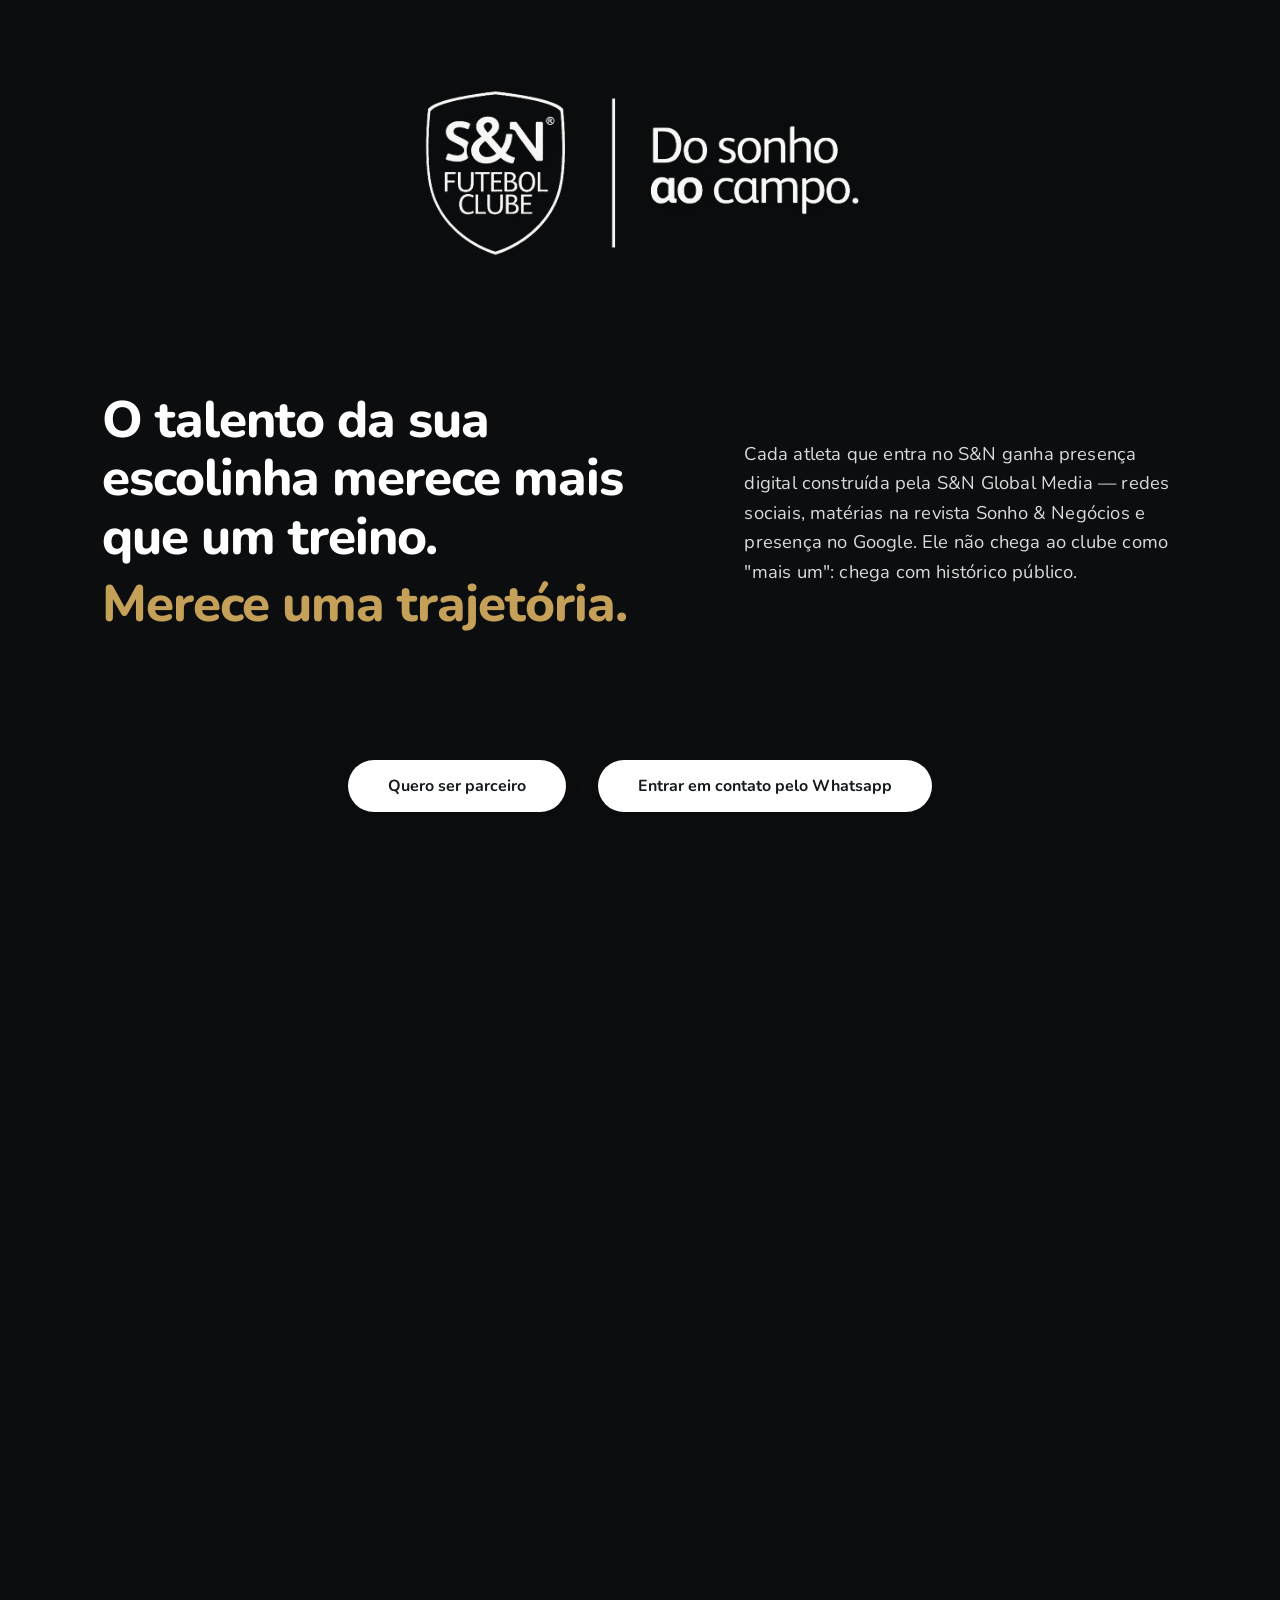
==== index.html @ b60a8ac7 "Update Section 3 SVGs with custom design icons and update escritorio.png image" ====
<!DOCTYPE html>
<html lang="pt-BR">
<head>
    <meta charset="UTF-8">
    <meta name="viewport" content="width=device-width, initial-scale=1.0">
    <title>S&N Futebol Clube - Do Sonho ao Campo</title>
    <meta name="description" content="O talento da sua escolinha merece mais que um treino. Merece uma trajetória. Conheça a presença digital do S&N Futebol Clube.">
    <!-- Google Fonts: Nunito (Light 300, Regular 400, Semi-Bold 600, Bold 700, Extra-Bold 800) -->
    <link rel="preconnect" href="https://fonts.googleapis.com">
    <link rel="preconnect" href="https://fonts.gstatic.com" crossorigin>
    <link href="https://fonts.googleapis.com/css2?family=Nunito:wght@300;400;600;700;800;900&display=swap" rel="stylesheet">
    <link rel="stylesheet" href="style.css">
</head>
<body>
    <section class="hero" id="hero-section">
        <video autoplay muted loop playsinline src="Soccer_match_in_heavy_rain_202608141253.mp4" class="hero-video">
            <source src="Soccer_match_in_heavy_rain_202608141253.mp4" type="video/mp4">
            Seu navegador não suporta vídeos em HTML5.
        </video>
        
        <!-- Overlay to ensure text readability -->
        <div class="hero-overlay"></div>

        <!-- Content Container -->
        <div class="hero-content">
            <!-- Header Section -->
            <header class="hero-header">
                <img src="logo.png" alt="S&N Futebol Clube - Do sonho ao campo" class="hero-logo-img" id="hero-logo-img">
            </header>

            <!-- Main Content Section -->
            <main class="hero-body">
                <div class="hero-grid">
                    <div class="hero-col-left">
                        <h1 class="hero-title">
                            O talento da sua escolinha merece mais que um treino. 
                            <span class="hero-title-highlight">Merece uma trajetória.</span>
                        </h1>
                    </div>
                    <div class="hero-col-right">
                        <p class="hero-description">
                            Cada atleta que entra no S&N ganha presença digital construída pela S&N Global Media — redes sociais, matérias na revista Sonho & Negócios e presença no Google. Ele não chega ao clube como "mais um": chega com histórico público.
                        </p>
                    </div>
                </div>
            </main>

            <!-- Footer Buttons Section -->
            <footer class="hero-footer">
                <div class="hero-actions">
                    <a href="#parceiro" class="btn btn-primary" id="btn-partner">Quero ser parceiro</a>
                    <a href="https://wa.me/5500000000000" target="_blank" rel="noopener noreferrer" class="btn btn-primary" id="btn-whatsapp">Entrar em contato pelo Whatsapp</a>
                </div>
            </footer>
        </div>
    </section>

    <!-- 'How It Works' Section -->
    <section class="how-it-works" id="how-it-works-section">
        <div class="how-it-works-content">
            <!-- Header -->
            <header class="section-header">
                <h2 class="section-title">Como funciona a parceria com o <span class="section-title-highlight">S&N</span></h2>
                <p class="section-subtitle">Sem burocracia. Você conhece a proposta antes de decidir.</p>
            </header>

            <!-- Cards Grid -->
            <div class="cards-grid">
                <!-- Card 1 -->
                <div class="card" id="card-1">
                    <img src="ball.png" class="card-ball" alt="Soccer Ball S&N">
                    <div class="card-header">
                        <div class="card-badge">1</div>
                        <h3 class="card-title">Contato inicial</h3>
                    </div>
                    <p class="card-text">
                        Você preenche o formulário ou chama no WhatsApp e nossa equipe entra em contato para conversar.
                    </p>
                </div>

                <!-- Card 2 -->
                <div class="card" id="card-2">
                    <img src="ball.png" class="card-ball" alt="Soccer Ball S&N">
                    <div class="card-header">
                        <div class="card-badge">2</div>
                        <h3 class="card-title">Conversa e avaliação</h3>
                    </div>
                    <p class="card-text">
                        Entendemos a realidade da sua escolinha e apresentamos como a parceria funcionaria na prática.
                    </p>
                </div>

                <!-- Card 3 -->
                <div class="card" id="card-3">
                    <img src="ball.png" class="card-ball" alt="Soccer Ball S&N">
                    <div class="card-header">
                        <div class="card-badge">3</div>
                        <h3 class="card-title">Formalização</h3>
                    </div>
                    <p class="card-text">
                        Fechado o acordo, alinhamos quais atletas entram primeiro no processo de formação de trajetória.
                    </p>
                </div>

                <!-- Card 4 -->
                <div class="card" id="card-4">
                    <img src="ball.png" class="card-ball" alt="Soccer Ball S&N">
                    <div class="card-header">
                        <div class="card-badge">4</div>
                        <h3 class="card-title">Início da presença digital</h3>
                    </div>
                    <p class="card-text">
                        A S&N Global Media começa a construir o histórico público do atleta: redes, matérias e presença no Google.
                    </p>
                </div>
            </div>

            <!-- Action Buttons -->
            <footer class="section-footer">
                <div class="section-actions">
                    <a href="#parceiro" class="btn btn-primary" id="btn-partner-sec">Quero ser parceiro</a>
                </div>
            </footer>
        </div>
    </section>

    <!-- 'About the Project' Section -->
    <section class="project-details" id="project-details-section">
        <div class="project-split">
            <!-- Left Column: Side Image (direct grid child) -->
            <img src="escritorio.png" alt="Escritório S&N Futebol Clube" class="project-side-img" id="project-side-img">

            <!-- Right Column: Content -->
            <div class="project-info">
                <div class="project-info-inner">
                    <h2 class="project-title">Conheça mais do projeto</h2>
                    
                    <div class="project-description">
                        <p>
                            O S&N Futebol Clube™ é um projeto de formação de jovens jogadores de futebol criado em Manacapuru (AM) por Ryan Victor da Silva Pacheco, em parceria com a S&N Global Media.
                        </p>
                        <p>
                            A iniciativa vai além do treinamento técnico, oferecendo desenvolvimento pessoal, construção de presença institucional e preparação para oportunidades em clubes parceiros.
                        </p>
                    </div>

                    <div class="project-actions">
                        <a href="#parceiro" class="btn btn-secondary" id="btn-partner-proj">Quero ser parceiro</a>
                        <a href="https://wa.me/5500000000000" target="_blank" rel="noopener noreferrer" class="btn btn-secondary" id="btn-whatsapp-proj">Entrar em contato pelo Whatsapp</a>
                    </div>
                </div>

                <!-- Project Features -->
                <div class="project-features">
                    <div class="feature-item">
                        <div class="feature-icon-wrapper">
                            <svg width="56" height="41" viewBox="0 0 56 41" fill="none" xmlns="http://www.w3.org/2000/svg">
                                <circle cx="36" cy="21" r="20" fill="#C29D63" fill-opacity="0.5"/>
                                <mask id="mask0_181_370" style="mask-type:alpha" maskUnits="userSpaceOnUse" x="0" y="0" width="40" height="40">
                                    <rect width="40" height="40" fill="#D9D9D9"/>
                                </mask>
                                <g mask="url(#mask0_181_370)">
                                    <path d="M8.33333 35.0001C7.41667 35.0001 6.63194 34.6737 5.97917 34.0209C5.32639 33.3681 5 32.5834 5 31.6667V8.33341C5 7.41675 5.32639 6.63203 5.97917 5.97925C6.63194 5.32647 7.41667 5.00008 8.33333 5.00008H15.3333C15.6944 4.00008 16.2986 3.19453 17.1458 2.58341C17.9931 1.9723 18.9444 1.66675 20 1.66675C21.0556 1.66675 22.0069 1.9723 22.8542 2.58341C23.7014 3.19453 24.3056 4.00008 24.6667 5.00008H31.6667C32.5833 5.00008 33.3681 5.32647 34.0208 5.97925C34.6736 6.63203 35 7.41675 35 8.33341V31.6667C35 32.5834 34.6736 33.3681 34.0208 34.0209C33.3681 34.6737 32.5833 35.0001 31.6667 35.0001H8.33333ZM8.33333 31.6667H31.6667V8.33341H8.33333V31.6667ZM11.6667 28.3334H23.3333V25.0001H11.6667V28.3334ZM11.6667 21.6667H28.3333V18.3334H11.6667V21.6667ZM11.6667 15.0001H28.3333V11.6667H11.6667V15.0001ZM20.8958 6.72925C21.1319 6.49314 21.25 6.19453 21.25 5.83341C21.25 5.4723 21.1319 5.17369 20.8958 4.93758C20.6597 4.70147 20.3611 4.58341 20 4.58341C19.6389 4.58341 19.3403 4.70147 19.1042 4.93758C18.8681 5.17369 18.75 5.4723 18.75 5.83341C18.75 6.19453 18.8681 6.49314 19.1042 6.72925C19.3403 6.96536 19.6389 7.08341 20 7.08341C20.3611 7.08341 20.6597 6.96536 20.8958 6.72925Z" fill="#1C1B1F"/>
                                </g>
                            </svg>
                        </div>
                        <div class="feature-text">
                            <h3 class="feature-title">Trajetória documentada</h3>
                            <p class="feature-desc">Cada atleta tem seu histórico registrado, pronto pra ser apresentado a clubes parceiros.</p>
                        </div>
                    </div>
                    
                    <div class="feature-item">
                        <div class="feature-icon-wrapper">
                            <svg width="56" height="40" viewBox="0 0 56 40" fill="none" xmlns="http://www.w3.org/2000/svg">
                                <circle cx="36" cy="20" r="20" fill="#C29D63" fill-opacity="0.5"/>
                                <mask id="mask0_181_371" style="mask-type:alpha" maskUnits="userSpaceOnUse" x="0" y="0" width="40" height="40">
                                    <rect width="40" height="40" fill="#D9D9D9"/>
                                </mask>
                                <g mask="url(#mask0_181_371)">
                                    <path d="M19.4997 29.9999C16.833 29.861 14.583 28.8333 12.7497 26.9166C10.9163 24.9999 9.99967 22.6944 9.99967 19.9999C9.99967 17.2221 10.9719 14.861 12.9163 12.9166C14.8608 10.9721 17.2219 9.99992 19.9997 9.99992C22.6941 9.99992 24.9997 10.9166 26.9163 12.7499C28.833 14.5833 29.8608 16.8333 29.9997 19.4999L26.4997 18.4583C26.1386 16.9583 25.3608 15.7291 24.1663 14.7708C22.9719 13.8124 21.583 13.3333 19.9997 13.3333C18.1663 13.3333 16.5969 13.986 15.2913 15.2916C13.9858 16.5971 13.333 18.1666 13.333 19.9999C13.333 21.5833 13.8122 22.9721 14.7705 24.1666C15.7288 25.361 16.958 26.1388 18.458 26.4999L19.4997 29.9999ZM21.4997 36.5833C21.2497 36.6388 20.9997 36.6666 20.7497 36.6666H19.9997C17.6941 36.6666 15.5275 36.2291 13.4997 35.3541C11.4719 34.4791 9.70801 33.2916 8.20801 31.7916C6.70801 30.2916 5.52051 28.5277 4.64551 26.4999C3.77051 24.4721 3.33301 22.3055 3.33301 19.9999C3.33301 17.6944 3.77051 15.5277 4.64551 13.4999C5.52051 11.4721 6.70801 9.70825 8.20801 8.20825C9.70801 6.70825 11.4719 5.52075 13.4997 4.64575C15.5275 3.77075 17.6941 3.33325 19.9997 3.33325C22.3052 3.33325 24.4719 3.77075 26.4997 4.64575C28.5275 5.52075 30.2913 6.70825 31.7913 8.20825C33.2913 9.70825 34.4788 11.4721 35.3538 13.4999C36.2288 15.5277 36.6663 17.6944 36.6663 19.9999V20.7499C36.6663 20.9999 36.6386 21.2499 36.583 21.4999L33.333 20.4999V19.9999C33.333 16.2777 32.0413 13.1249 29.458 10.5416C26.8747 7.95825 23.7219 6.66659 19.9997 6.66659C16.2775 6.66659 13.1247 7.95825 10.5413 10.5416C7.95801 13.1249 6.66634 16.2777 6.66634 19.9999C6.66634 23.7221 7.95801 26.8749 10.5413 29.4583C13.1247 32.0416 16.2775 33.3333 19.9997 33.3333H20.4997L21.4997 36.5833ZM34.208 37.4999L27.083 30.3749L24.9997 36.6666L19.9997 19.9999L36.6663 24.9999L30.3747 27.0833L37.4997 34.2083L34.208 37.4999Z" fill="#1C1B1F"/>
                                </g>
                            </svg>
                        </div>
                        <div class="feature-text">
                            <h3 class="feature-title">Presença digital</h3>
                            <p class="feature-desc">Redes sociais, matérias e presença no Google constroem reconhecimento antes da oportunidade.</p>
                        </div>
                    </div>
                </div>
            </div>
        </div>
    </section>

    <script src="script.js"></script>
</body>
</html>
---- style.css ----
/* ==========================================================================
   S&N Futebol Clube - Hero CSS
   ========================================================================== */

/* Reset & Base Styles */
* {
    margin: 0;
    padding: 0;
    box-sizing: border-box;
}

:root {
    --font-primary: 'Nunito', -apple-system, BlinkMacSystemFont, 'Segoe UI', Roboto, Helvetica, Arial, sans-serif;
    --color-text-white: #ffffff;
    --color-text-muted: rgba(255, 255, 255, 0.85);
    --color-gold: #c5a059; /* Custom premium gold color matching the image design */
    --color-btn-bg: #ffffff;
    --color-btn-text: #161a1d;
    --transition-smooth: all 0.3s cubic-bezier(0.25, 0.8, 0.25, 1);
}

html, body {
    width: 100%;
    height: 100%;
    font-family: var(--font-primary);
    background-color: #0b0d0f;
    color: var(--color-text-white);
    overflow-x: hidden;
    -webkit-font-smoothing: antialiased;
    -moz-osx-font-smoothing: grayscale;
}

/* Hero Section Container */
.hero {
    position: relative;
    isolation: isolate; /* Creates stacking context so negative z-index children do not render behind body */
    width: 100%;
    min-height: 100vh;
    min-height: 100dvh;
    display: flex;
    flex-direction: column;
    justify-content: space-between;
    align-items: center;
    padding: 3rem 2rem;
    overflow: hidden;
}

/* Background Video Styling */
.hero-video {
    position: absolute;
    top: 0;
    left: 0;
    width: 100%;
    height: 100%;
    object-fit: cover;
    z-index: -2;
    pointer-events: none;
}

/* Dark Overlay for Text Readability */
.hero-overlay {
    position: absolute;
    top: 0;
    left: 0;
    width: 100%;
    height: 100%;
    background: linear-gradient(
        180deg, 
        rgba(11, 13, 15, 0.40) 0%, 
        rgba(11, 13, 15, 0.55) 50%, 
        rgba(11, 13, 15, 0.70) 100%
    );
    z-index: -1;
}

/* Content Wrapper */
.hero-content {
    width: 100%;
    max-width: 1200px;
    margin: 0 auto;
    flex: 1;
    display: flex;
    flex-direction: column;
    justify-content: space-between;
    gap: 3rem;
}

/* Header & Logo */
.hero-header {
    display: flex;
    justify-content: center;
    align-items: center;
    width: 100%;
    margin-top: 0.5rem;
}

.hero-logo-img {
    width: clamp(260px, 40vw, 450px);
    height: auto;
    object-fit: contain;
    filter: drop-shadow(0 4px 12px rgba(0, 0, 0, 0.4));
}

/* Main Content Grid */
.hero-body {
    display: flex;
    align-items: center;
    justify-content: center;
    flex: 1;
    width: 100%;
}

.hero-grid {
    display: grid;
    grid-template-columns: 1fr;
    gap: 2.5rem;
    width: 100%;
    align-items: center;
}

.hero-col-left {
    display: flex;
    flex-direction: column;
}

.hero-title {
    font-size: clamp(2rem, 4.5vw, 3.2rem);
    font-weight: 800;
    line-height: 1.15;
    letter-spacing: -0.02em;
    color: var(--color-text-white);
}

.hero-title-highlight {
    display: block;
    color: var(--color-gold);
    margin-top: 0.5rem;
}

.hero-col-right {
    display: flex;
    align-items: flex-start;
}

.hero-description {
    font-size: clamp(0.95rem, 1.6vw, 1.15rem);
    font-weight: 400;
    line-height: 1.6;
    color: var(--color-text-muted);
    letter-spacing: 0.01em;
}

/* Footer & Buttons */
.hero-footer {
    width: 100%;
    display: flex;
    justify-content: center;
    margin-bottom: 1rem;
}

.hero-actions {
    display: flex;
    flex-direction: column;
    gap: 1.2rem;
    width: 100%;
    align-items: center;
}

.btn {
    display: inline-flex;
    align-items: center;
    justify-content: center;
    font-family: var(--font-primary);
    font-weight: 700;
    text-decoration: none;
    text-align: center;
    border: none;
    cursor: pointer;
    transition: var(--transition-smooth);
}

.btn-primary {
    background-color: var(--color-btn-bg);
    color: var(--color-btn-text);
    padding: 0.95rem 2.5rem;
    font-size: 1rem;
    border-radius: 100px;
    width: 100%;
    max-width: 320px;
    box-shadow: 0 4px 15px rgba(0, 0, 0, 0.2);
}

.btn-primary:hover, .btn-primary:focus {
    transform: translateY(-2px);
    box-shadow: 0 8px 25px rgba(255, 255, 255, 0.2);
    background-color: #f8f9fa;
}

.btn-primary:active {
    transform: translateY(0);
    box-shadow: 0 4px 10px rgba(0, 0, 0, 0.3);
}

/* Media Queries for Desktop and Tablet Responsiveness */
@media (min-width: 768px) {
    .hero {
        padding: 4rem 3rem;
    }
    
    .hero-actions {
        flex-direction: row;
        justify-content: center;
        gap: 2rem;
    }

    .btn-primary {
        width: auto;
        max-width: none;
    }
}

@media (min-width: 1024px) {
    .hero {
        padding: 4.5rem 8%;
    }

    .hero-content {
        gap: 4rem;
    }


    .hero-grid {
        grid-template-columns: 1.15fr 0.85fr;
        gap: 56px;
    }
    
    .hero-title {
        text-align: left;
    }
    
    .hero-col-right {
        padding-left: 0;
    }
}

@media (min-width: 1400px) {
    .hero-content {
        max-width: 1300px;
    }
}

/* ==========================================================================
   How It Works Section Styles
   ========================================================================== */

.how-it-works {
    background-color: #111315;
    padding: 3.5rem 2rem;
    width: 100%;
}

.how-it-works-content {
    max-width: 1200px;
    margin: 0 auto;
    display: flex;
    flex-direction: column;
}

.section-header {
    text-align: center;
    margin-bottom: 36px; /* Compact spacing from title to cards */
}

.section-title {
    font-size: clamp(1.8rem, 3.5vw, 2.5rem);
    font-weight: 800;
    line-height: 1.2;
    letter-spacing: -0.02em;
    color: var(--color-text-white);
}

.section-title-highlight {
    color: var(--color-gold);
}

.section-subtitle {
    margin-top: 1rem;
    font-size: clamp(0.95rem, 1.6vw, 1.15rem);
    color: var(--color-text-muted);
    font-weight: 400;
}

/* Cards Grid Layout */
.cards-grid {
    display: grid;
    grid-template-columns: 1fr;
    gap: 1.5rem;
    width: 100%;
}

.card {
    position: relative; /* Position relative for the floating bouncing ball */
    background-color: #1d2023;
    border: 1px solid rgba(255, 255, 255, 0.04);
    border-radius: 16px;
    padding: 2.2rem 2rem;
    transition: var(--transition-smooth);
    display: flex;
    flex-direction: column;
    gap: 1rem;
}

/* Card Hover Animation */
.card:hover {
    transform: translateY(-6px) scale(1.01);
    background-color: #24282c;
    border-color: rgba(255, 255, 255, 0.08);
    box-shadow: 0 15px 30px rgba(0, 0, 0, 0.4);
}

/* Card Bouncing Soccer Ball Hover Animation */
.card-ball {
    position: absolute;
    top: -28px; /* Float right above card border */
    right: 28px;
    width: 48px;
    height: 48px;
    opacity: 0;
    transform: scale(0) translateY(-15px);
    transition: opacity 0.3s cubic-bezier(0.25, 0.8, 0.25, 1), transform 0.3s cubic-bezier(0.25, 0.8, 0.25, 1);
    pointer-events: none;
    z-index: 10;
}

.card:hover .card-ball {
    opacity: 1;
    transform: scale(1) translateY(0);
    animation: ball-bounce 0.85s infinite alternate cubic-bezier(0.45, 0.05, 0.55, 0.95);
}

@keyframes ball-bounce {
    0% {
        transform: translateY(0) scaleX(1.08) scaleY(0.92) rotate(0deg);
    }
    35% {
        transform: translateY(-6px) scaleX(1) scaleY(1) rotate(45deg);
    }
    100% {
        transform: translateY(-26px) scaleX(0.96) scaleY(1.04) rotate(180deg);
    }
}

.card-header {
    display: flex;
    align-items: center;
    gap: 1rem;
}

.card-badge {
    width: 34px;
    height: 34px;
    border-radius: 50%;
    background-color: #0b0d0f;
    color: var(--color-text-white);
    display: flex;
    align-items: center;
    justify-content: center;
    font-weight: 800;
    font-size: 1.05rem;
    flex-shrink: 0;
}

.card-title {
    font-size: clamp(1.15rem, 1.8vw, 1.35rem);
    font-weight: 700;
    color: var(--color-text-white);
    letter-spacing: -0.01em;
}

.card-text {
    font-size: clamp(0.9rem, 1.5vw, 1.02rem);
    line-height: 1.6;
    color: var(--color-text-muted);
}

.section-footer {
    display: flex;
    justify-content: center;
    width: 100%;
    margin-top: 32px; /* Compact spacing from cards to CTA */
}

.section-actions {
    display: flex;
    flex-direction: column;
    gap: 1.2rem;
    width: 100%;
    align-items: center;
}

/* Responsive adjustments */
@media (min-width: 768px) {
    .how-it-works {
        padding: 4.5rem 3rem;
    }
    
    .cards-grid {
        grid-template-columns: 1fr 1fr;
        gap: 2rem;
    }

    .section-actions {
        flex-direction: row;
        justify-content: center;
        gap: 2rem;
    }
}

@media (min-width: 1024px) {
    .how-it-works {
        padding: 5rem 8%;
    }
}

@media (min-width: 1400px) {
    .how-it-works-content {
        max-width: 1300px;
    }
}

/* ==========================================================================
   About The Project Section Styles (Section 3)
   ========================================================================== */

.project-details {
    background-color: #f3f4f6;
    width: 100%;
    overflow: hidden;
}

.project-split {
    display: grid;
    grid-template-columns: 1fr;
    width: 100%;
}

.project-info {
    display: flex;
    flex-direction: column;
    justify-content: center;
    padding: 4rem 1.5rem;
    background-color: #f3f4f6;
    height: 100%;
}

.project-info-inner {
    display: flex;
    flex-direction: column;
    gap: 2.2rem;
    max-width: 580px;
    margin: 0 auto;
    width: 100%;
}

.project-title {
    font-size: clamp(2rem, 4vw, 2.5rem);
    font-weight: 800;
    line-height: 1.15;
    letter-spacing: -0.02em;
    color: #111315;
}

.project-description {
    display: flex;
    flex-direction: column;
    gap: 1.2rem;
}

.project-description p {
    font-size: clamp(0.95rem, 1.6vw, 1.05rem);
    line-height: 1.6;
    color: #33373b;
    font-weight: 400;
}

.project-actions {
    display: flex;
    flex-direction: column;
    gap: 1rem;
    width: 100%;
    align-items: center;
}

.btn-secondary {
    background-color: #161a1d;
    color: #ffffff;
    padding: 0.95rem 2.5rem;
    font-size: 1rem;
    border-radius: 100px;
    width: 100%;
    max-width: 320px;
    box-shadow: 0 4px 12px rgba(0, 0, 0, 0.15);
}

.btn-secondary:hover, .btn-secondary:focus {
    transform: translateY(-2px);
    box-shadow: 0 8px 22px rgba(0, 0, 0, 0.25);
    background-color: #24292e;
}

.btn-secondary:active {
    transform: translateY(0);
    box-shadow: 0 4px 10px rgba(0, 0, 0, 0.2);
}

/* Project Features Section */
.project-features {
    display: grid;
    grid-template-columns: 1fr;
    gap: 2rem;
    margin-top: 48px;
    width: 100%;
}

@media (min-width: 640px) {
    .project-features {
        grid-template-columns: 1fr 1fr;
        gap: 2rem;
    }
}

.feature-item {
    display: flex;
    align-items: flex-start;
    gap: 1rem;
}

.feature-icon-wrapper {
    display: flex;
    justify-content: center;
    align-items: center;
    flex-shrink: 0;
}

.feature-text {
    display: flex;
    flex-direction: column;
    gap: 0.35rem;
}

.feature-title {
    font-size: 1.05rem;
    font-weight: 700;
    color: #111315;
    margin: 0;
    line-height: 1.3;
}

.feature-desc {
    font-size: 0.88rem;
    font-weight: 400;
    color: #4b5563; /* Medium gray from mockup description */
    margin: 0;
    line-height: 1.45;
}

.project-side-img {
    width: 100%;
    height: 450px;
    object-fit: cover;
    display: block;
}

/* Responsive updates for Section 3 */
@media (min-width: 768px) {
    .project-info {
        padding: 5rem 3rem;
    }

    .project-actions {
        flex-direction: row;
        justify-content: flex-start;
        gap: 1.5rem;
    }
    
    .btn-secondary {
        width: auto;
        max-width: none;
    }
}

@media (min-width: 1024px) {
    .project-split {
        grid-template-columns: 1fr 1fr;
        min-height: 100vh;
        min-height: 100dvh;
    }

    .project-info {
        padding: 6rem 8%;
        justify-content: center;
    }

    .project-info-inner {
        margin: 0 auto;
        width: 100%;
    }

    .project-side-img {
        min-height: 100%;
        height: 100%;
    }
}

@media (min-width: 1400px) {
    .project-info-inner {
        max-width: 620px;
    }
}

/* ==========================================================================
   Entrance Scroll Animations (CSS-driven to preserve responsive layout offsets)
   ========================================================================== */

.animate-on-scroll {
    opacity: 0;
    transform: translateY(30px);
    transition: opacity 0.9s cubic-bezier(0.25, 1, 0.5, 1), transform 0.9s cubic-bezier(0.25, 1, 0.5, 1);
}

.animate-on-scroll.visible {
    opacity: 1;
    transform: translateY(0);
}
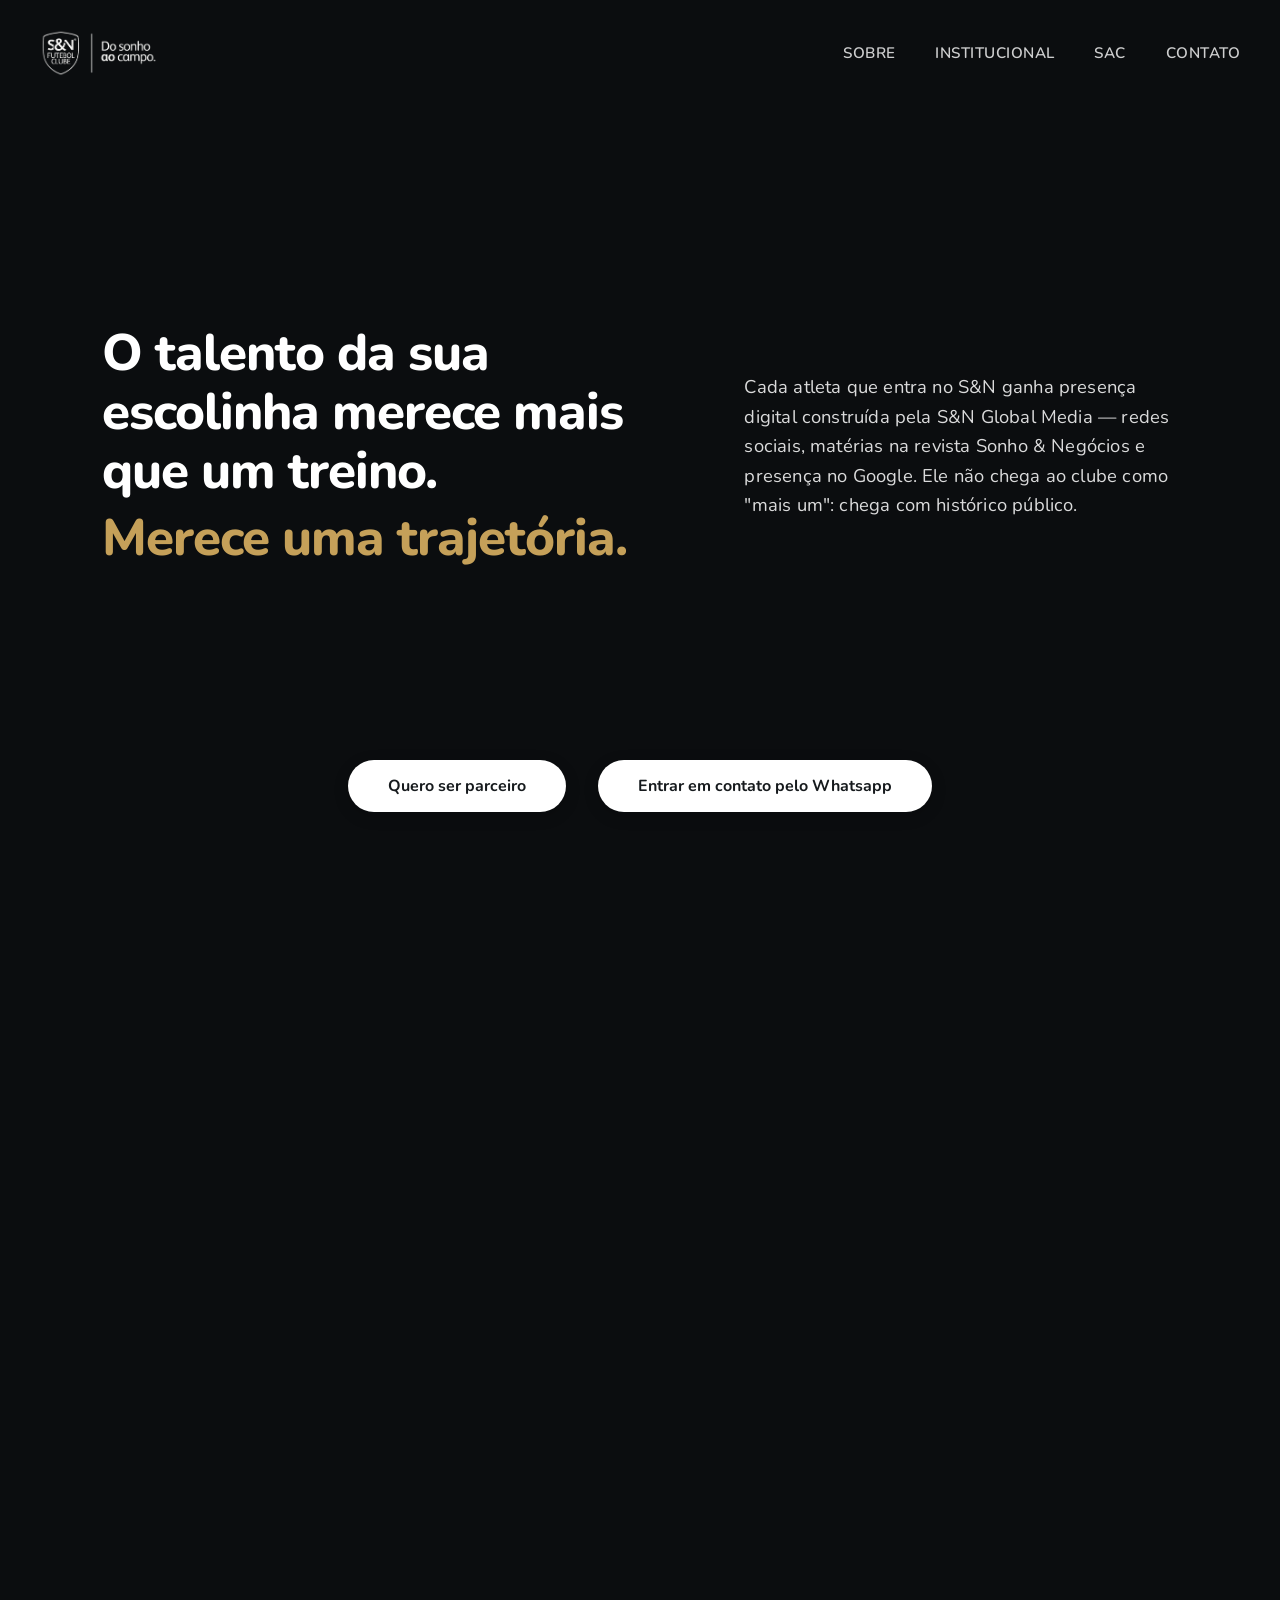
==== commit 8e999027: "Implement global sticky navigation header with transparent-to-glass scroll transition and mobile tog" ====
--- a/index.html
+++ b/index.html
@@ -12,6 +12,35 @@
     <link rel="stylesheet" href="style.css">
 </head>
 <body>
+    <!-- Nav Overlay for mobile menu click-away -->
+    <div class="nav-overlay" id="nav-overlay"></div>
+
+    <!-- Global Navigation Header -->
+    <header class="main-header" id="main-header">
+        <div class="header-container">
+            <a href="#" class="header-logo-link">
+                <img src="logo.png" alt="S&N Futebol Clube Logo" class="header-logo-img">
+            </a>
+            
+            <!-- Mobile Menu Toggle Hamburger Button -->
+            <button class="mobile-nav-toggle" aria-label="Abrir menu" aria-expanded="false">
+                <span class="bar"></span>
+                <span class="bar"></span>
+                <span class="bar"></span>
+            </button>
+
+            <!-- Navigation Links -->
+            <nav class="header-nav">
+                <ul class="nav-list">
+                    <li><a href="#project-details-section" class="nav-link">Sobre</a></li>
+                    <li><a href="#how-it-works-section" class="nav-link">Institucional</a></li>
+                    <li><a href="javascript:void(0)" class="nav-link">SAC</a></li>
+                    <li><a href="https://wa.me/5500000000000" class="nav-link">Contato</a></li>
+                </ul>
+            </nav>
+        </div>
+    </header>
+
     <section class="hero" id="hero-section">
         <video autoplay muted loop playsinline src="Soccer_match_in_heavy_rain_202608141253.mp4" class="hero-video">
             <source src="Soccer_match_in_heavy_rain_202608141253.mp4" type="video/mp4">
@@ -23,10 +52,8 @@
 
         <!-- Content Container -->
         <div class="hero-content">
-            <!-- Header Section -->
-            <header class="hero-header">
-                <img src="logo.png" alt="S&N Futebol Clube - Do sonho ao campo" class="hero-logo-img" id="hero-logo-img">
-            </header>
+            <!-- Spacer to maintain layout structure after moving logo to sticky navbar -->
+            <div class="hero-header-spacer" style="height: 60px;"></div>
 
             <!-- Main Content Section -->
             <main class="hero-body">
@@ -48,8 +75,8 @@
             <!-- Footer Buttons Section -->
             <footer class="hero-footer">
                 <div class="hero-actions">
-                    <a href="#parceiro" class="btn btn-primary" id="btn-partner">Quero ser parceiro</a>
-                    <a href="https://wa.me/5500000000000" target="_blank" rel="noopener noreferrer" class="btn btn-primary" id="btn-whatsapp">Entrar em contato pelo Whatsapp</a>
+                    <a href="javascript:void(0)" class="btn btn-primary" id="btn-partner">Quero ser parceiro</a>
+                    <a href="javascript:void(0)" class="btn btn-primary" id="btn-whatsapp">Entrar em contato pelo Whatsapp</a>
                 </div>
             </footer>
         </div>
@@ -118,7 +145,7 @@
             <!-- Action Buttons -->
             <footer class="section-footer">
                 <div class="section-actions">
-                    <a href="#parceiro" class="btn btn-primary" id="btn-partner-sec">Quero ser parceiro</a>
+                    <a href="javascript:void(0)" class="btn btn-primary" id="btn-partner-sec">Quero ser parceiro</a>
                 </div>
             </footer>
         </div>
@@ -145,8 +172,8 @@
                     </div>
 
                     <div class="project-actions">
-                        <a href="#parceiro" class="btn btn-secondary" id="btn-partner-proj">Quero ser parceiro</a>
-                        <a href="https://wa.me/5500000000000" target="_blank" rel="noopener noreferrer" class="btn btn-secondary" id="btn-whatsapp-proj">Entrar em contato pelo Whatsapp</a>
+                        <a href="javascript:void(0)" class="btn btn-secondary" id="btn-partner-proj">Quero ser parceiro</a>
+                        <a href="javascript:void(0)" class="btn btn-secondary" id="btn-whatsapp-proj">Entrar em contato pelo Whatsapp</a>
                     </div>
                 </div>
 
--- a/style.css
+++ b/style.css
@@ -28,6 +28,7 @@
     overflow-x: hidden;
     -webkit-font-smoothing: antialiased;
     -moz-osx-font-smoothing: grayscale;
+    scroll-behavior: smooth;
 }
 
 /* Hero Section Container */
@@ -591,7 +592,7 @@
 
 @media (min-width: 1024px) {
     .project-split {
-        grid-template-columns: 1fr 1fr;
+        grid-template-columns: 40% 60%;
         min-height: 100vh;
         min-height: 100dvh;
     }
@@ -601,9 +602,10 @@
         justify-content: center;
     }
 
-    .project-info-inner {
-        margin: 0 auto;
-        width: 100%;
+    .project-info-inner, .project-features {
+        margin-left: 0;
+        margin-right: auto;
+        max-width: 580px;
     }
 
     .project-side-img {
@@ -613,7 +615,7 @@
 }
 
 @media (min-width: 1400px) {
-    .project-info-inner {
+    .project-info-inner, .project-features {
         max-width: 620px;
     }
 }
@@ -633,4 +635,208 @@
     transform: translateY(0);
 }
 
-
+/* ==========================================================================
+   Global Navigation Header
+   ========================================================================== */
+
+/* Main Header Base Styles */
+.main-header {
+    position: fixed;
+    top: 0;
+    left: 0;
+    width: 100%;
+    z-index: 1000;
+    transition: background-color 0.4s ease, border-color 0.4s ease, box-shadow 0.4s ease, padding 0.4s ease;
+    padding: 1.8rem 2rem;
+    background-color: transparent;
+    border-bottom: 1px solid transparent;
+}
+
+/* Scrolled Glassmorphism State */
+.main-header.scrolled {
+    padding: 1.1rem 2rem;
+    background-color: rgba(11, 13, 15, 0.75); /* Dark matching page background color #0b0d0f */
+    backdrop-filter: blur(15px);
+    -webkit-backdrop-filter: blur(15px);
+    border-bottom: 1px solid rgba(255, 255, 255, 0.08);
+    box-shadow: 0 4px 30px rgba(0, 0, 0, 0.3);
+}
+
+.header-container {
+    max-width: 1200px;
+    margin: 0 auto;
+    display: flex;
+    justify-content: space-between;
+    align-items: center;
+    width: 100%;
+}
+
+.header-logo-link {
+    display: flex;
+    align-items: center;
+}
+
+.header-logo-img {
+    height: 48px;
+    width: auto;
+    object-fit: contain;
+    transition: height 0.4s ease;
+}
+
+.main-header.scrolled .header-logo-img {
+    height: 40px;
+}
+
+/* Desktop Navigation */
+.header-nav {
+    display: flex;
+    align-items: center;
+}
+
+.nav-list {
+    display: flex;
+    list-style: none;
+    gap: 2.5rem;
+    margin: 0;
+    padding: 0;
+}
+
+.nav-link {
+    color: rgba(255, 255, 255, 0.8);
+    text-decoration: none;
+    font-size: 0.95rem;
+    font-weight: 600;
+    letter-spacing: 0.03em;
+    text-transform: uppercase;
+    transition: color 0.3s ease;
+    position: relative;
+    padding: 0.25rem 0;
+}
+
+.nav-link::after {
+    content: '';
+    position: absolute;
+    bottom: 0;
+    left: 0;
+    width: 0;
+    height: 2px;
+    background-color: var(--color-gold);
+    transition: width 0.3s ease;
+}
+
+.nav-link:hover {
+    color: #ffffff;
+}
+
+.nav-link:hover::after {
+    width: 100%;
+}
+
+/* Mobile Toggle Hamburger */
+.mobile-nav-toggle {
+    display: none;
+    flex-direction: column;
+    justify-content: space-between;
+    width: 24px;
+    height: 18px;
+    background: transparent;
+    border: none;
+    cursor: pointer;
+    padding: 0;
+    z-index: 1010;
+}
+
+.mobile-nav-toggle .bar {
+    width: 100%;
+    height: 2px;
+    background-color: #ffffff;
+    border-radius: 2px;
+    transition: transform 0.3s ease, opacity 0.3s ease, background-color 0.3s ease;
+}
+
+/* Overlay Backdrop */
+.nav-overlay {
+    position: fixed;
+    top: 0;
+    left: 0;
+    width: 100%;
+    height: 100vh;
+    background-color: rgba(0, 0, 0, 0.5);
+    backdrop-filter: blur(4px);
+    -webkit-backdrop-filter: blur(4px);
+    z-index: 990;
+    opacity: 0;
+    pointer-events: none;
+    transition: opacity 0.4s ease;
+}
+
+.nav-overlay.active {
+    opacity: 1;
+    pointer-events: auto;
+}
+
+/* Mobile Viewport Styles */
+@media (max-width: 768px) {
+    .main-header {
+        padding: 1.2rem 1.5rem;
+    }
+    
+    .main-header.scrolled {
+        padding: 0.8rem 1.5rem;
+    }
+
+    .mobile-nav-toggle {
+        display: flex;
+    }
+
+    /* Mobile Drawer */
+    .header-nav {
+        position: fixed;
+        top: 0;
+        right: -100%;
+        width: 80%;
+        max-width: 320px;
+        height: 100vh;
+        background-color: rgba(11, 13, 15, 0.96);
+        backdrop-filter: blur(20px);
+        -webkit-backdrop-filter: blur(20px);
+        box-shadow: -10px 0 30px rgba(0, 0, 0, 0.4);
+        padding: 8rem 2.5rem 3rem 2.5rem;
+        flex-direction: column;
+        justify-content: flex-start;
+        align-items: flex-start;
+        transition: right 0.4s cubic-bezier(0.25, 1, 0.5, 1);
+        border-left: 1px solid rgba(255, 255, 255, 0.05);
+    }
+
+    .header-nav.active {
+        right: 0;
+    }
+
+    .nav-list {
+        flex-direction: column;
+        gap: 2rem;
+        width: 100%;
+    }
+
+    .nav-link {
+        font-size: 1.2rem;
+        display: block;
+        width: 100%;
+    }
+
+    /* Hamburger Morphing States */
+    .mobile-nav-toggle.active .bar:nth-child(1) {
+        transform: translateY(8px) rotate(45deg);
+    }
+
+    .mobile-nav-toggle.active .bar:nth-child(2) {
+        opacity: 0;
+    }
+
+    .mobile-nav-toggle.active .bar:nth-child(3) {
+        transform: translateY(-8px) rotate(-45deg);
+    }
+}
+
+
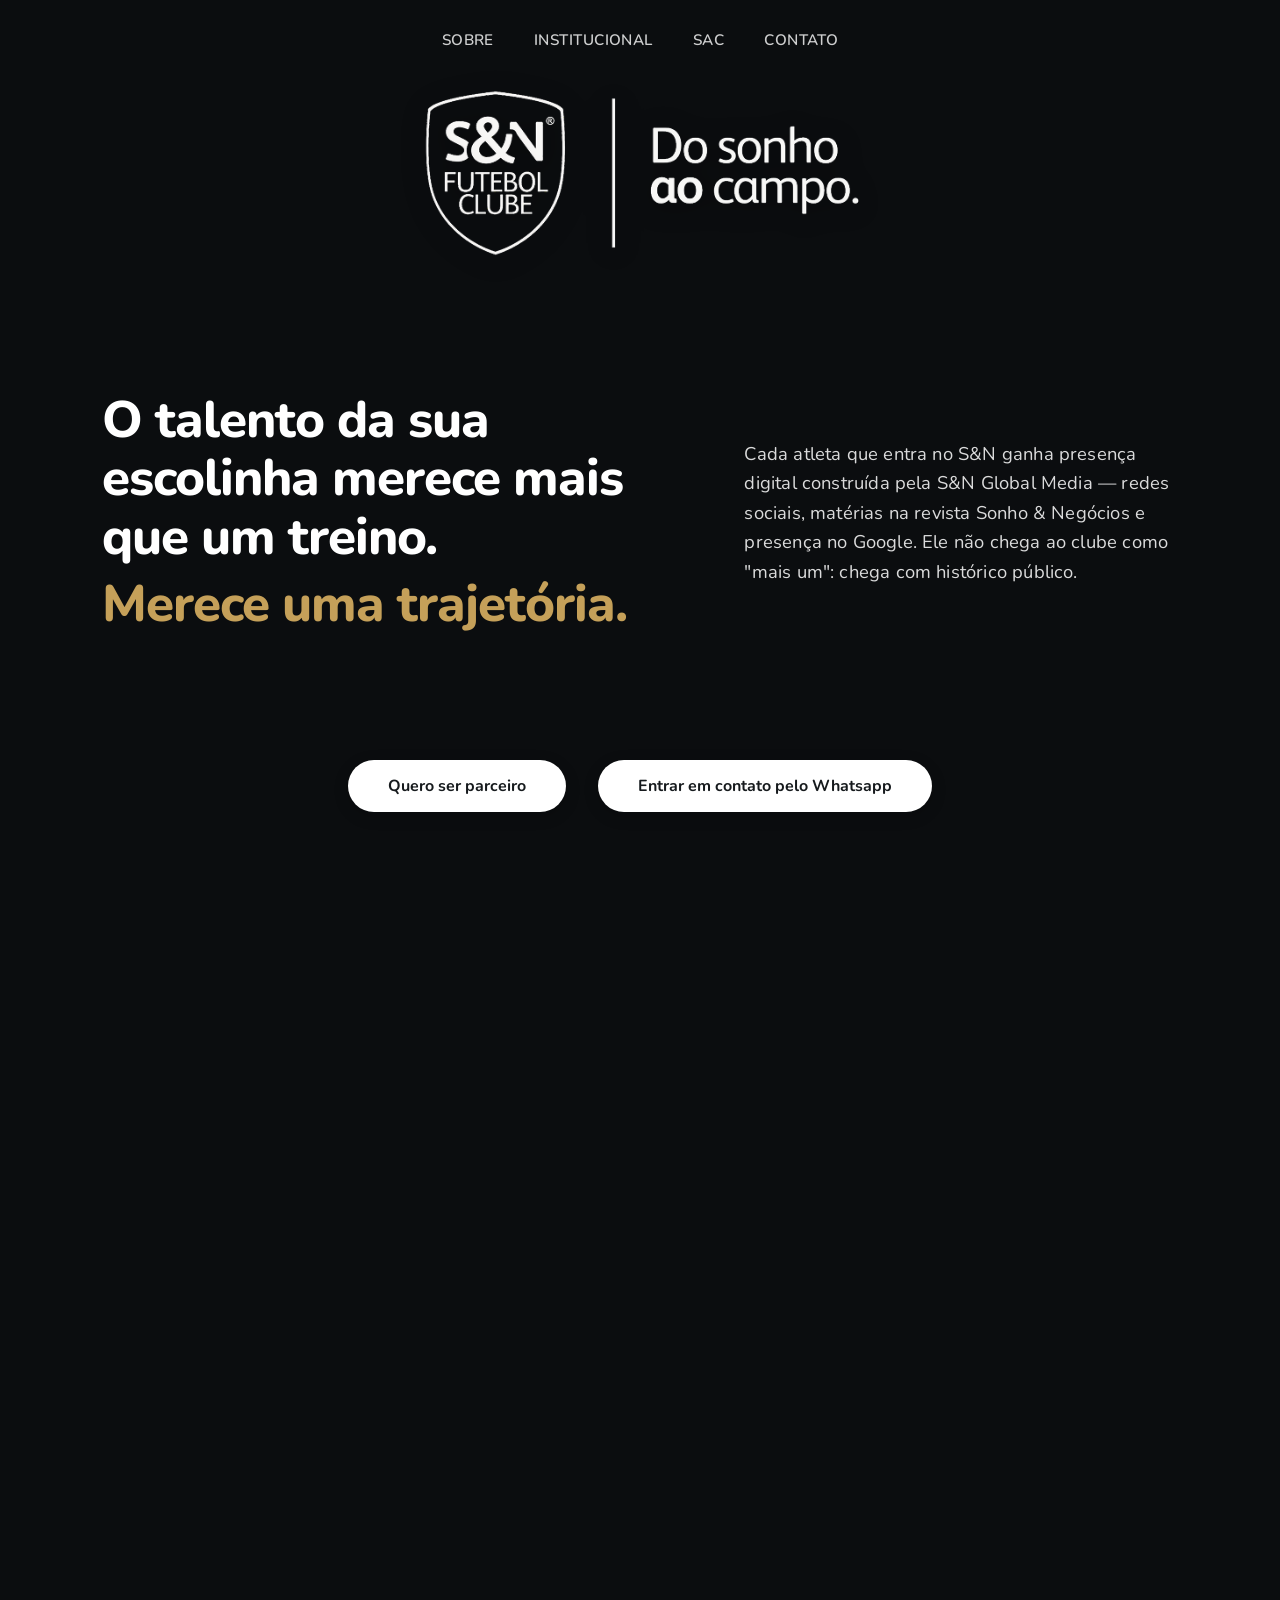
==== commit 478d146f: "Restore original logo formatting inside Hero section, center navigation links on desktop, and set hi" ====
--- a/index.html
+++ b/index.html
@@ -18,10 +18,6 @@
     <!-- Global Navigation Header -->
     <header class="main-header" id="main-header">
         <div class="header-container">
-            <a href="#" class="header-logo-link">
-                <img src="logo.png" alt="S&N Futebol Clube Logo" class="header-logo-img">
-            </a>
-            
             <!-- Mobile Menu Toggle Hamburger Button -->
             <button class="mobile-nav-toggle" aria-label="Abrir menu" aria-expanded="false">
                 <span class="bar"></span>
@@ -52,8 +48,10 @@
 
         <!-- Content Container -->
         <div class="hero-content">
-            <!-- Spacer to maintain layout structure after moving logo to sticky navbar -->
-            <div class="hero-header-spacer" style="height: 60px;"></div>
+            <!-- Header Section -->
+            <header class="hero-header">
+                <img src="logo.png" alt="S&N Futebol Clube - Do sonho ao campo" class="hero-logo-img" id="hero-logo-img">
+            </header>
 
             <!-- Main Content Section -->
             <main class="hero-body">
--- a/style.css
+++ b/style.css
@@ -655,7 +655,7 @@
 /* Scrolled Glassmorphism State */
 .main-header.scrolled {
     padding: 1.1rem 2rem;
-    background-color: rgba(11, 13, 15, 0.75); /* Dark matching page background color #0b0d0f */
+    background-color: rgba(11, 13, 15, 0.9); /* Dark contrast color to light section background */
     backdrop-filter: blur(15px);
     -webkit-backdrop-filter: blur(15px);
     border-bottom: 1px solid rgba(255, 255, 255, 0.08);
@@ -666,31 +666,18 @@
     max-width: 1200px;
     margin: 0 auto;
     display: flex;
-    justify-content: space-between;
-    align-items: center;
-    width: 100%;
-}
-
-.header-logo-link {
-    display: flex;
-    align-items: center;
-}
-
-.header-logo-img {
-    height: 48px;
-    width: auto;
-    object-fit: contain;
-    transition: height 0.4s ease;
-}
-
-.main-header.scrolled .header-logo-img {
-    height: 40px;
+    justify-content: center;
+    align-items: center;
+    width: 100%;
+    position: relative;
 }
 
 /* Desktop Navigation */
 .header-nav {
     display: flex;
     align-items: center;
+    justify-content: center;
+    width: 100%;
 }
 
 .nav-list {
@@ -783,6 +770,10 @@
     
     .main-header.scrolled {
         padding: 0.8rem 1.5rem;
+    }
+
+    .header-container {
+        justify-content: flex-end;
     }
 
     .mobile-nav-toggle {
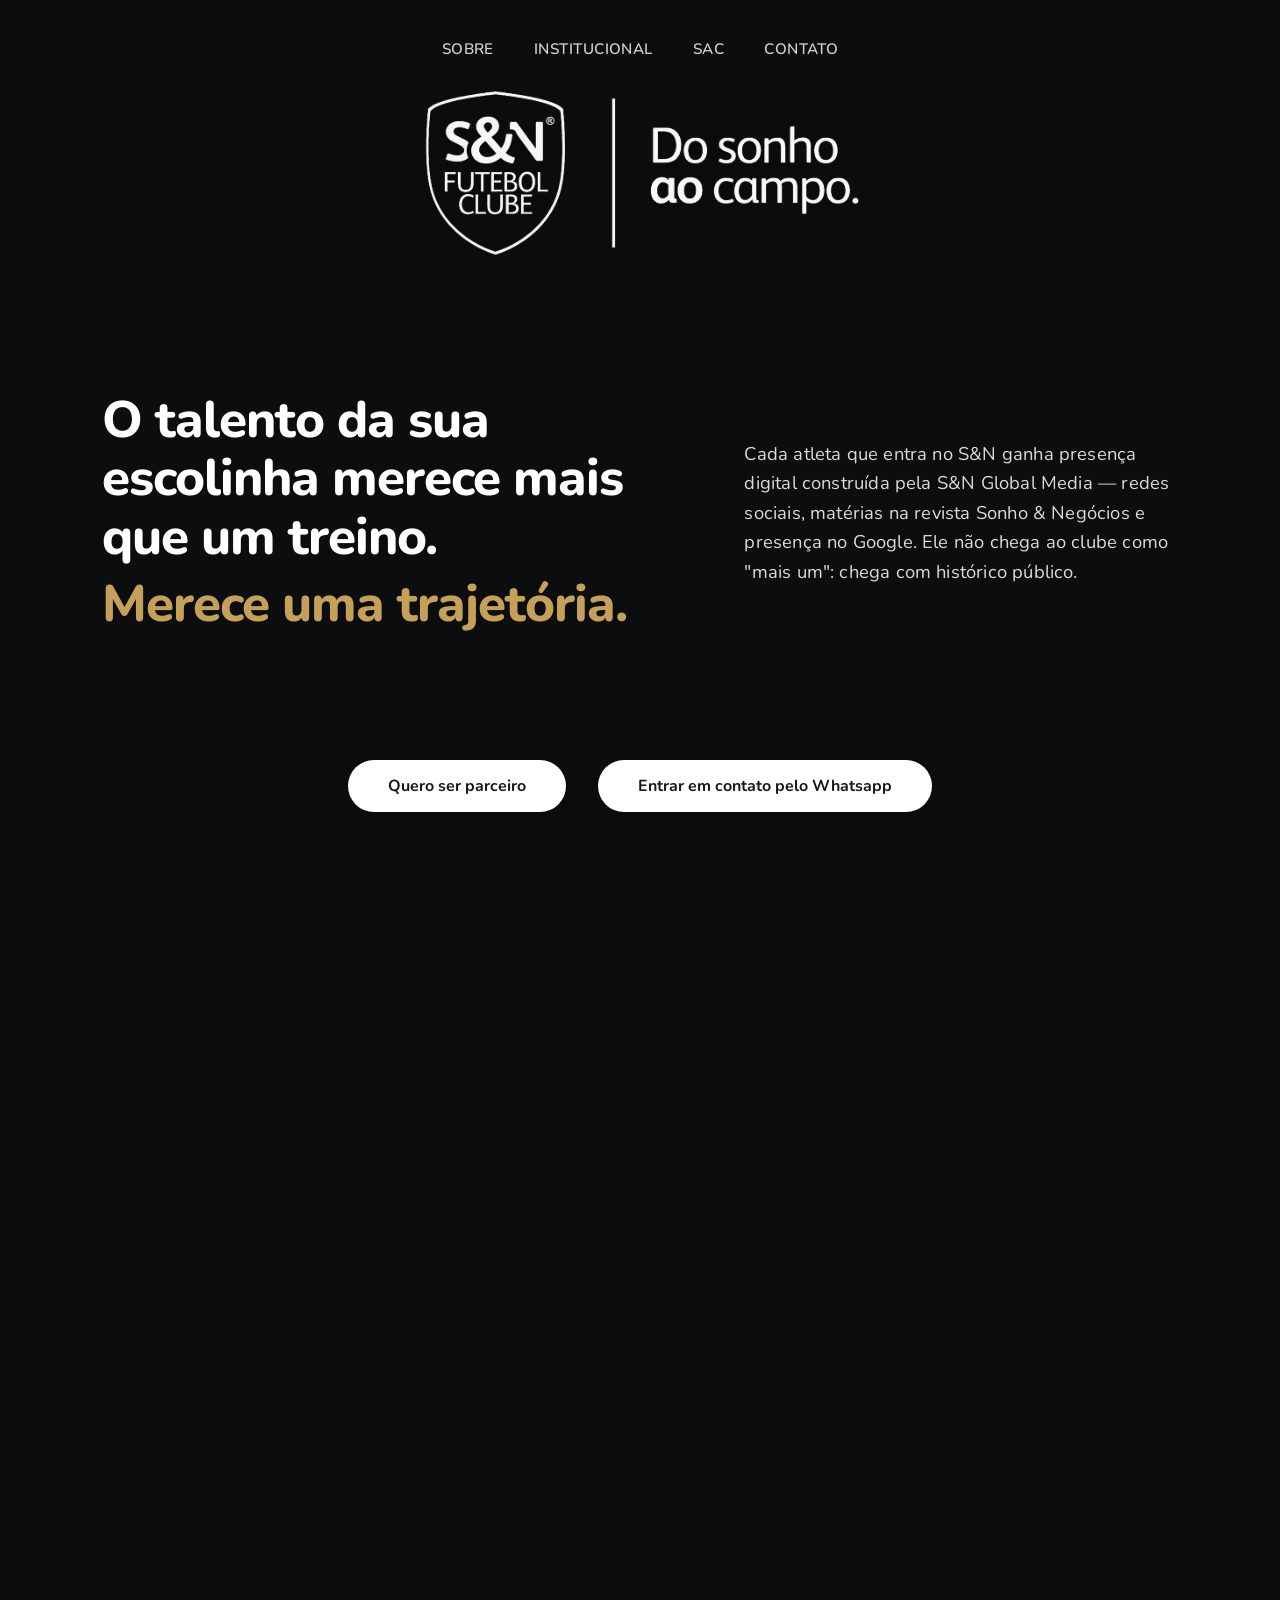
==== commit 71363718: "Implement dynamic navbar layout transition on scroll with #222222 background and #3D3D3D bottom bord" ====
--- a/index.html
+++ b/index.html
@@ -18,6 +18,10 @@
     <!-- Global Navigation Header -->
     <header class="main-header" id="main-header">
         <div class="header-container">
+            <a href="#" class="header-logo-link">
+                <img src="logo.png" alt="S&N Futebol Clube Logo" class="header-logo-img">
+            </a>
+            
             <!-- Mobile Menu Toggle Hamburger Button -->
             <button class="mobile-nav-toggle" aria-label="Abrir menu" aria-expanded="false">
                 <span class="bar"></span>
--- a/style.css
+++ b/style.css
@@ -655,10 +655,8 @@
 /* Scrolled Glassmorphism State */
 .main-header.scrolled {
     padding: 1.1rem 2rem;
-    background-color: rgba(11, 13, 15, 0.9); /* Dark contrast color to light section background */
-    backdrop-filter: blur(15px);
-    -webkit-backdrop-filter: blur(15px);
-    border-bottom: 1px solid rgba(255, 255, 255, 0.08);
+    background-color: #222222; /* Solid dark grey background */
+    border-bottom: 1px solid #3D3D3D; /* Custom border color */
     box-shadow: 0 4px 30px rgba(0, 0, 0, 0.3);
 }
 
@@ -670,14 +668,41 @@
     align-items: center;
     width: 100%;
     position: relative;
+    transition: justify-content 0.4s ease;
+}
+
+.main-header.scrolled .header-container {
+    justify-content: space-between; /* Push logo left, nav right when scrolled */
+}
+
+.header-logo-link {
+    display: flex;
+    align-items: center;
+    opacity: 0;
+    visibility: hidden;
+    max-width: 0;
+    pointer-events: none;
+    transition: opacity 0.4s ease, max-width 0.4s ease, visibility 0.4s ease;
+    overflow: hidden;
+}
+
+.main-header.scrolled .header-logo-link {
+    opacity: 1;
+    visibility: visible;
+    max-width: 150px; /* Slide open smoothly */
+    pointer-events: auto;
+}
+
+.header-logo-img {
+    height: 40px;
+    width: auto;
+    object-fit: contain;
 }
 
 /* Desktop Navigation */
 .header-nav {
     display: flex;
     align-items: center;
-    justify-content: center;
-    width: 100%;
 }
 
 .nav-list {
@@ -774,6 +799,10 @@
 
     .header-container {
         justify-content: flex-end;
+    }
+
+    .main-header.scrolled .header-container {
+        justify-content: space-between; /* Show logo on left, hamburger on right on mobile scroll */
     }
 
     .mobile-nav-toggle {
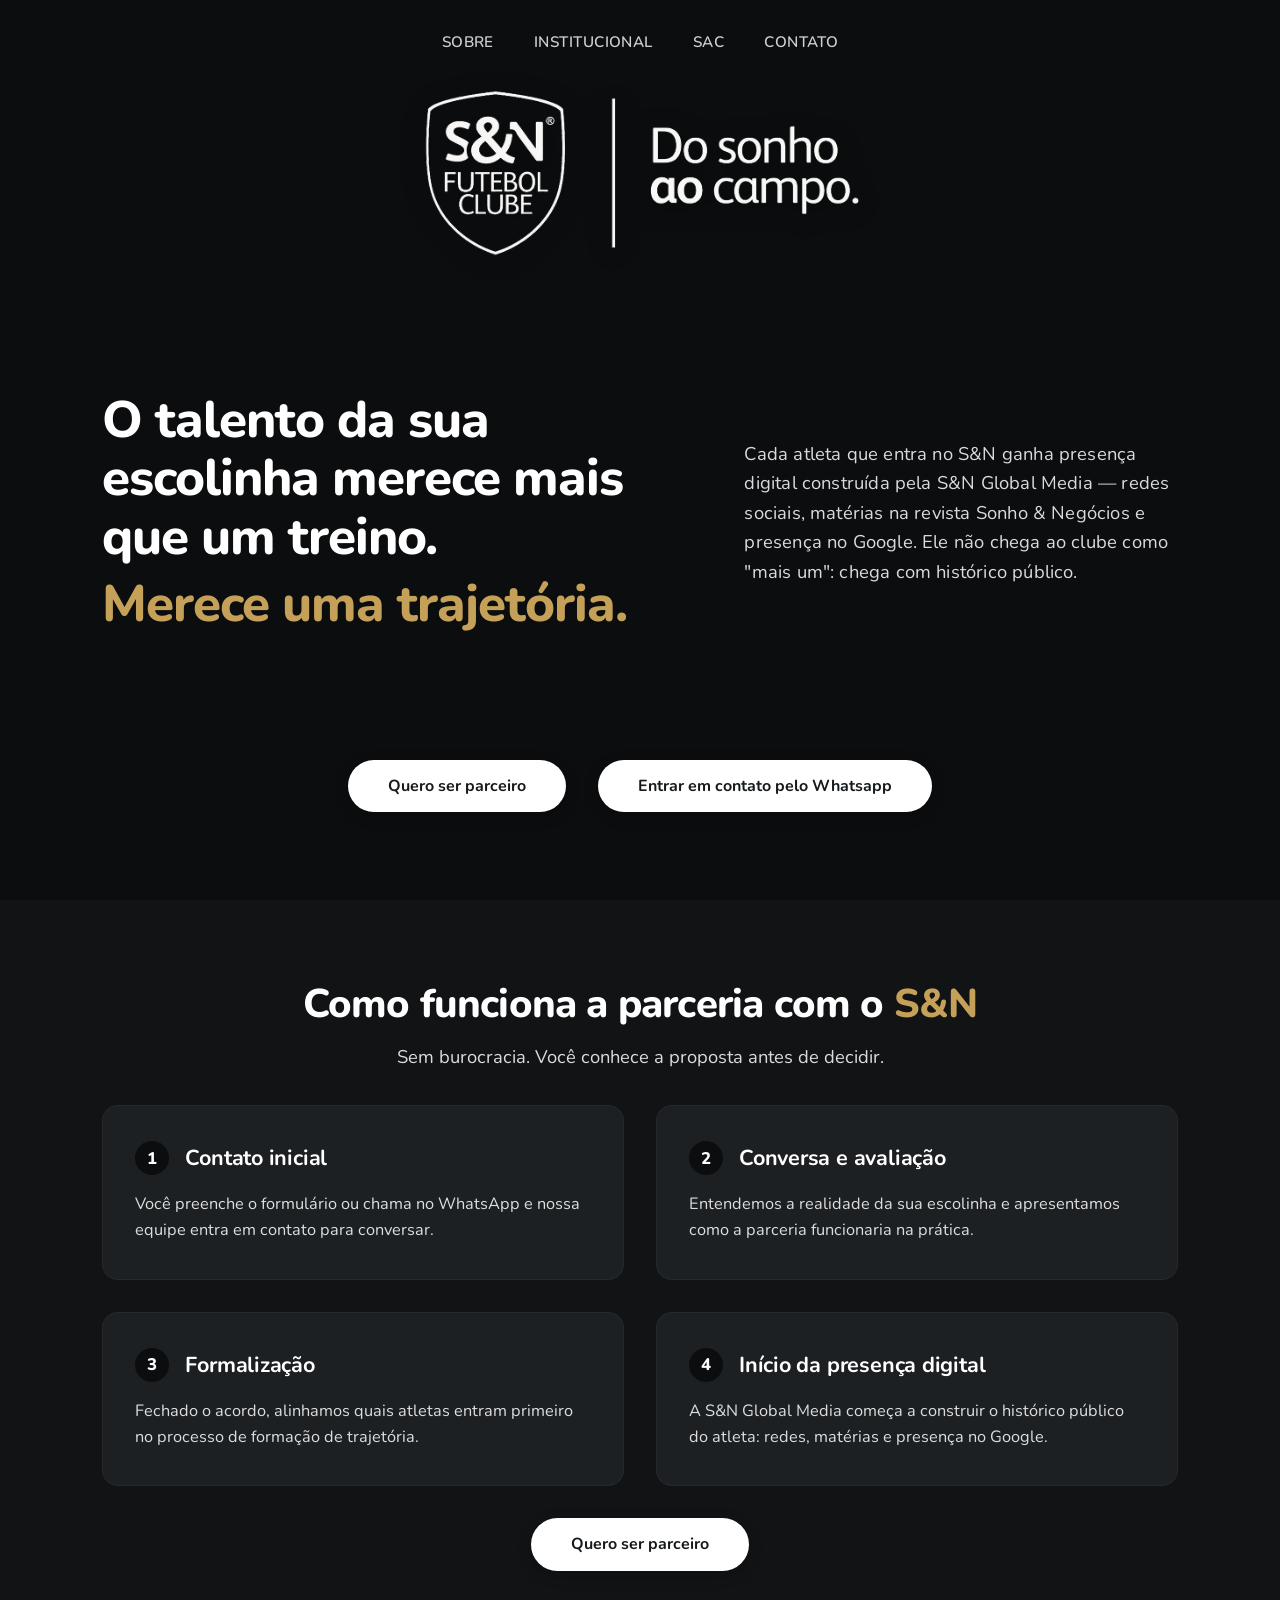
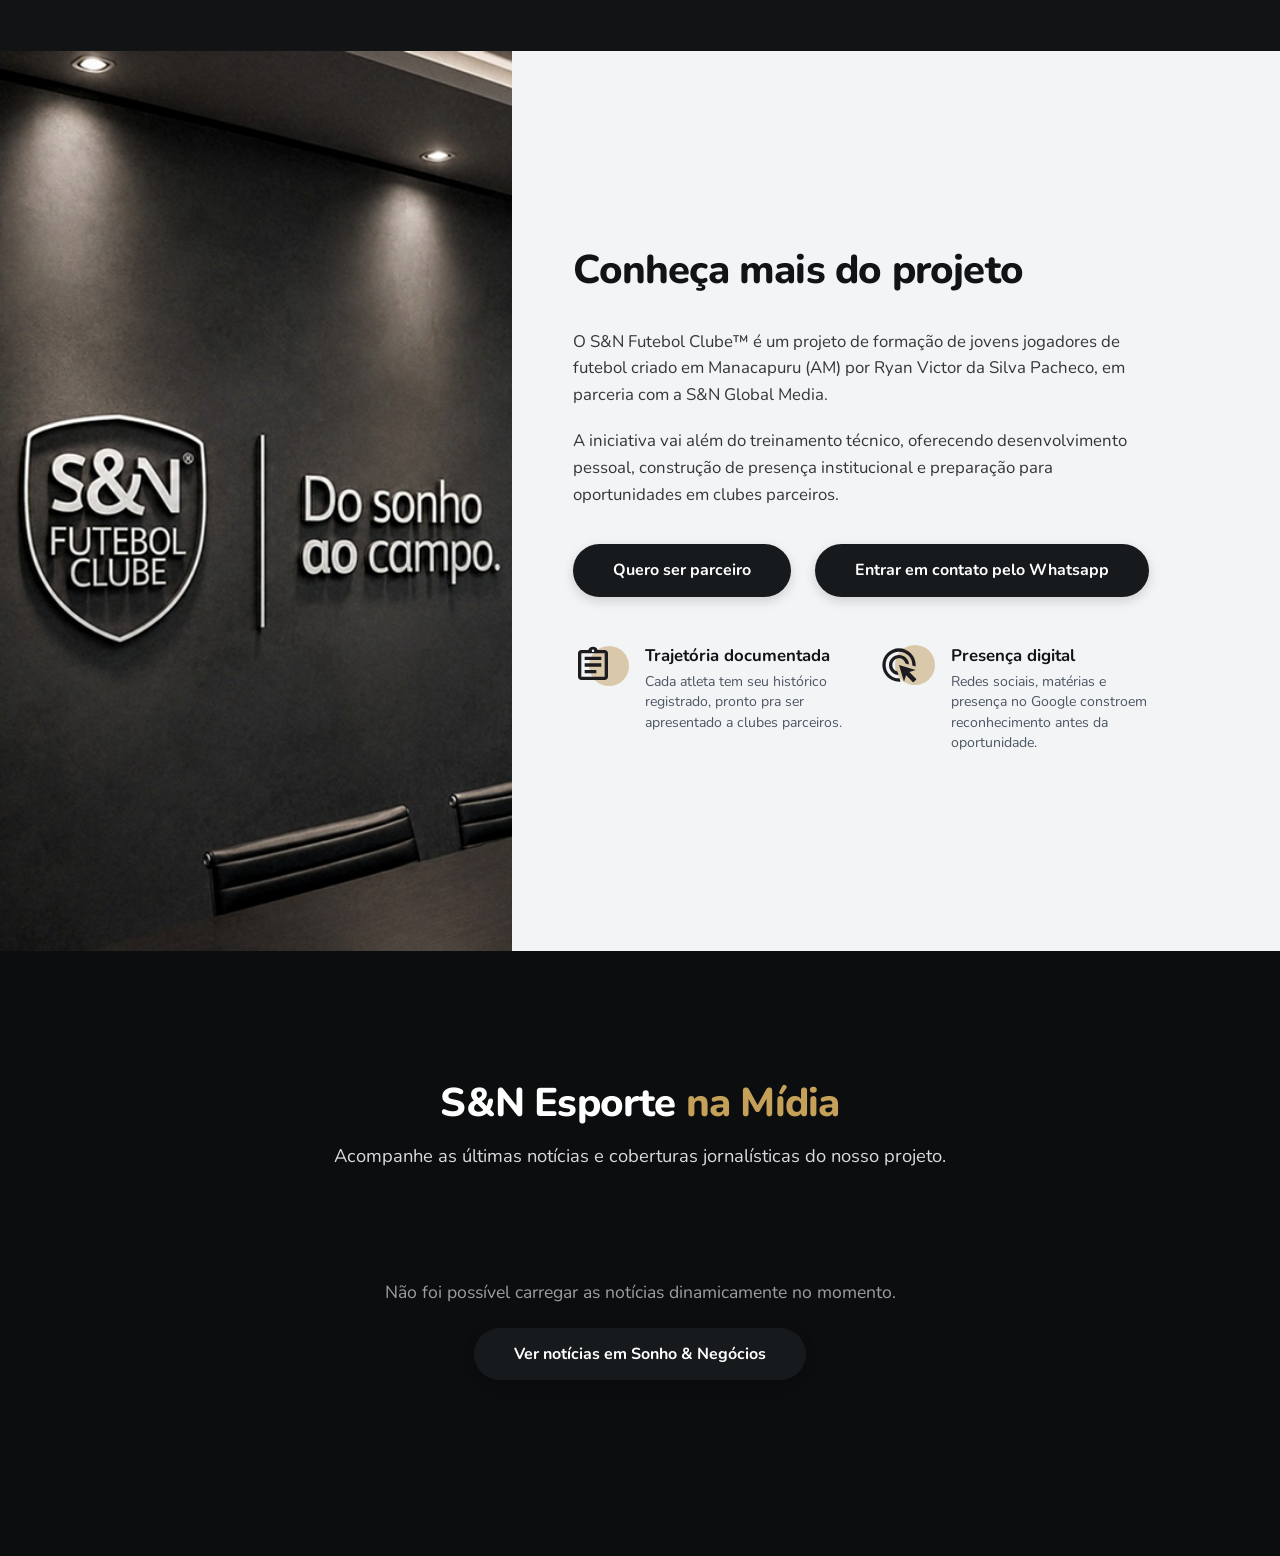
==== commit a9caa385: "Implement dynamic WordPress news feed section with Vercel Serverless Function and skeleton shimmers" ====
--- a/index.html
+++ b/index.html
@@ -221,6 +221,40 @@
         </div>
     </section>
 
+    <!-- 'S&N Esporte na Mídia' Section -->
+    <section class="news-section" id="news-section">
+        <div class="news-container">
+            <!-- Header -->
+            <header class="section-header">
+                <h2 class="section-title">S&N Esporte <span class="section-title-highlight">na Mídia</span></h2>
+                <p class="section-subtitle">Acompanhe as últimas notícias e coberturas jornalísticas do nosso projeto.</p>
+            </header>
+
+            <!-- News Grid (Populated via JS) -->
+            <div class="news-grid" id="news-grid">
+                <!-- Skeleton Loading State -->
+                <div class="news-skeleton">
+                    <div class="skeleton-image animate-shimmer"></div>
+                    <div class="skeleton-date animate-shimmer"></div>
+                    <div class="skeleton-title animate-shimmer"></div>
+                    <div class="skeleton-link animate-shimmer"></div>
+                </div>
+                <div class="news-skeleton">
+                    <div class="skeleton-image animate-shimmer"></div>
+                    <div class="skeleton-date animate-shimmer"></div>
+                    <div class="skeleton-title animate-shimmer"></div>
+                    <div class="skeleton-link animate-shimmer"></div>
+                </div>
+                <div class="news-skeleton">
+                    <div class="skeleton-image animate-shimmer"></div>
+                    <div class="skeleton-date animate-shimmer"></div>
+                    <div class="skeleton-title animate-shimmer"></div>
+                    <div class="skeleton-link animate-shimmer"></div>
+                </div>
+            </div>
+        </div>
+    </section>
+
     <script src="script.js"></script>
 </body>
 </html>
--- a/style.css
+++ b/style.css
@@ -21,7 +21,7 @@
 
 html, body {
     width: 100%;
-    height: 100%;
+    min-height: 100%;
     font-family: var(--font-primary);
     background-color: #0b0d0f;
     color: var(--color-text-white);
@@ -647,16 +647,16 @@
     width: 100%;
     z-index: 1000;
     transition: background-color 0.4s ease, border-color 0.4s ease, box-shadow 0.4s ease, padding 0.4s ease;
-    padding: 1.8rem 2rem;
+    padding: 1.4rem 2rem;
     background-color: transparent;
     border-bottom: 1px solid transparent;
 }
 
-/* Scrolled Glassmorphism State */
+/* Scrolled State */
 .main-header.scrolled {
-    padding: 1.1rem 2rem;
-    background-color: #222222; /* Solid dark grey background */
-    border-bottom: 1px solid #3D3D3D; /* Custom border color */
+    padding: 0.8rem 2rem;
+    background-color: #111315; /* Replaced with exact hex color from design image */
+    border-bottom: 1px solid #3D3D3D;
     box-shadow: 0 4px 30px rgba(0, 0, 0, 0.3);
 }
 
@@ -790,11 +790,11 @@
 /* Mobile Viewport Styles */
 @media (max-width: 768px) {
     .main-header {
-        padding: 1.2rem 1.5rem;
+        padding: 1rem 1.5rem;
     }
     
     .main-header.scrolled {
-        padding: 0.8rem 1.5rem;
+        padding: 0.6rem 1.5rem;
     }
 
     .header-container {
@@ -859,4 +859,199 @@
     }
 }
 
-
+/* ==========================================================================
+   S&N Esporte na Mídia - WordPress News Section
+   ========================================================================== */
+
+.news-section {
+    background-color: #0b0d0f;
+    padding: 8rem 2rem;
+    position: relative;
+    overflow: hidden;
+}
+
+.news-container {
+    max-width: 1200px;
+    margin: 0 auto;
+}
+
+.news-grid {
+    display: grid;
+    grid-template-columns: repeat(auto-fit, minmax(320px, 1fr));
+    gap: 2.5rem;
+    margin-top: 4rem;
+}
+
+/* News Cards Styles */
+.news-card {
+    background-color: rgba(255, 255, 255, 0.03);
+    border: 1px solid rgba(255, 255, 255, 0.05);
+    border-radius: 12px;
+    overflow: hidden;
+    display: flex;
+    flex-direction: column;
+    min-height: 420px;
+    transition: transform 0.4s cubic-bezier(0.25, 1, 0.5, 1), 
+                box-shadow 0.4s cubic-bezier(0.25, 1, 0.5, 1), 
+                border-color 0.4s ease;
+    text-decoration: none;
+}
+
+.news-card:hover {
+    transform: translateY(-8px);
+    box-shadow: 0 12px 30px rgba(0, 0, 0, 0.5);
+    border-color: rgba(197, 160, 89, 0.3); /* Accent gold on hover */
+}
+
+.card-image-wrapper {
+    width: 100%;
+    height: 200px;
+    overflow: hidden;
+    position: relative;
+    background-color: rgba(255, 255, 255, 0.05);
+}
+
+.card-image {
+    width: 100%;
+    height: 100%;
+    object-fit: cover;
+    transition: transform 0.5s cubic-bezier(0.25, 1, 0.5, 1);
+}
+
+.news-card:hover .card-image {
+    transform: scale(1.05);
+}
+
+.card-info {
+    padding: 1.5rem;
+    display: flex;
+    flex-direction: column;
+    flex-grow: 1;
+}
+
+.card-date {
+    font-size: 0.85rem;
+    color: var(--color-gold);
+    text-transform: uppercase;
+    letter-spacing: 0.05em;
+    margin-bottom: 0.75rem;
+    font-weight: 700;
+}
+
+.card-news-title {
+    font-size: 1.2rem;
+    line-height: 1.4;
+    font-weight: 700;
+    color: #ffffff;
+    margin-bottom: 1.5rem;
+    display: -webkit-box;
+    -webkit-line-clamp: 3;
+    -webkit-box-orient: vertical;
+    overflow: hidden;
+    transition: color 0.3s ease;
+}
+
+.news-card:hover .card-news-title {
+    color: #ffffff;
+}
+
+.card-read-more {
+    margin-top: auto;
+    font-size: 0.95rem;
+    font-weight: 600;
+    color: rgba(255, 255, 255, 0.7);
+    display: inline-flex;
+    align-items: center;
+    gap: 0.5rem;
+    transition: color 0.3s ease, gap 0.3s ease;
+}
+
+.news-card:hover .card-read-more {
+    color: #ffffff;
+    gap: 0.75rem;
+}
+
+/* Skeleton Loading State Styles */
+.news-skeleton {
+    background: rgba(255, 255, 255, 0.02);
+    border: 1px solid rgba(255, 255, 255, 0.04);
+    border-radius: 12px;
+    overflow: hidden;
+    min-height: 420px;
+    display: flex;
+    flex-direction: column;
+}
+
+.skeleton-image {
+    width: 100%;
+    height: 200px;
+    background: rgba(255, 255, 255, 0.04);
+}
+
+.skeleton-date {
+    width: 90px;
+    height: 14px;
+    margin: 1.5rem 1.5rem 0.75rem 1.5rem;
+    background: rgba(255, 255, 255, 0.04);
+    border-radius: 4px;
+}
+
+.skeleton-title {
+    width: calc(100% - 3rem);
+    height: 60px;
+    margin: 0 1.5rem 1.5rem 1.5rem;
+    background: rgba(255, 255, 255, 0.04);
+    border-radius: 4px;
+}
+
+.skeleton-link {
+    width: 110px;
+    height: 16px;
+    margin: auto 1.5rem 1.5rem 1.5rem;
+    background: rgba(255, 255, 255, 0.04);
+    border-radius: 4px;
+}
+
+/* Shimmer Keyframe & Animation */
+.animate-shimmer {
+    position: relative;
+    overflow: hidden;
+}
+
+.animate-shimmer::after {
+    content: '';
+    position: absolute;
+    top: 0;
+    right: 0;
+    bottom: 0;
+    left: 0;
+    transform: translateX(-100%);
+    background-image: linear-gradient(
+        90deg,
+        rgba(255, 255, 255, 0) 0%,
+        rgba(255, 255, 255, 0.03) 20%,
+        rgba(255, 255, 255, 0.06) 60%,
+        rgba(255, 255, 255, 0) 100%
+    );
+    animation: shimmer 1.8s infinite;
+}
+
+@keyframes shimmer {
+    100% {
+        transform: translateX(100%);
+    }
+}
+
+/* Mobile Media Override adjustments */
+@media (max-width: 480px) {
+    .news-grid {
+        grid-template-columns: 1fr;
+        gap: 1.5rem;
+    }
+    
+    .news-section {
+        padding: 5rem 1rem;
+    }
+}
+
+
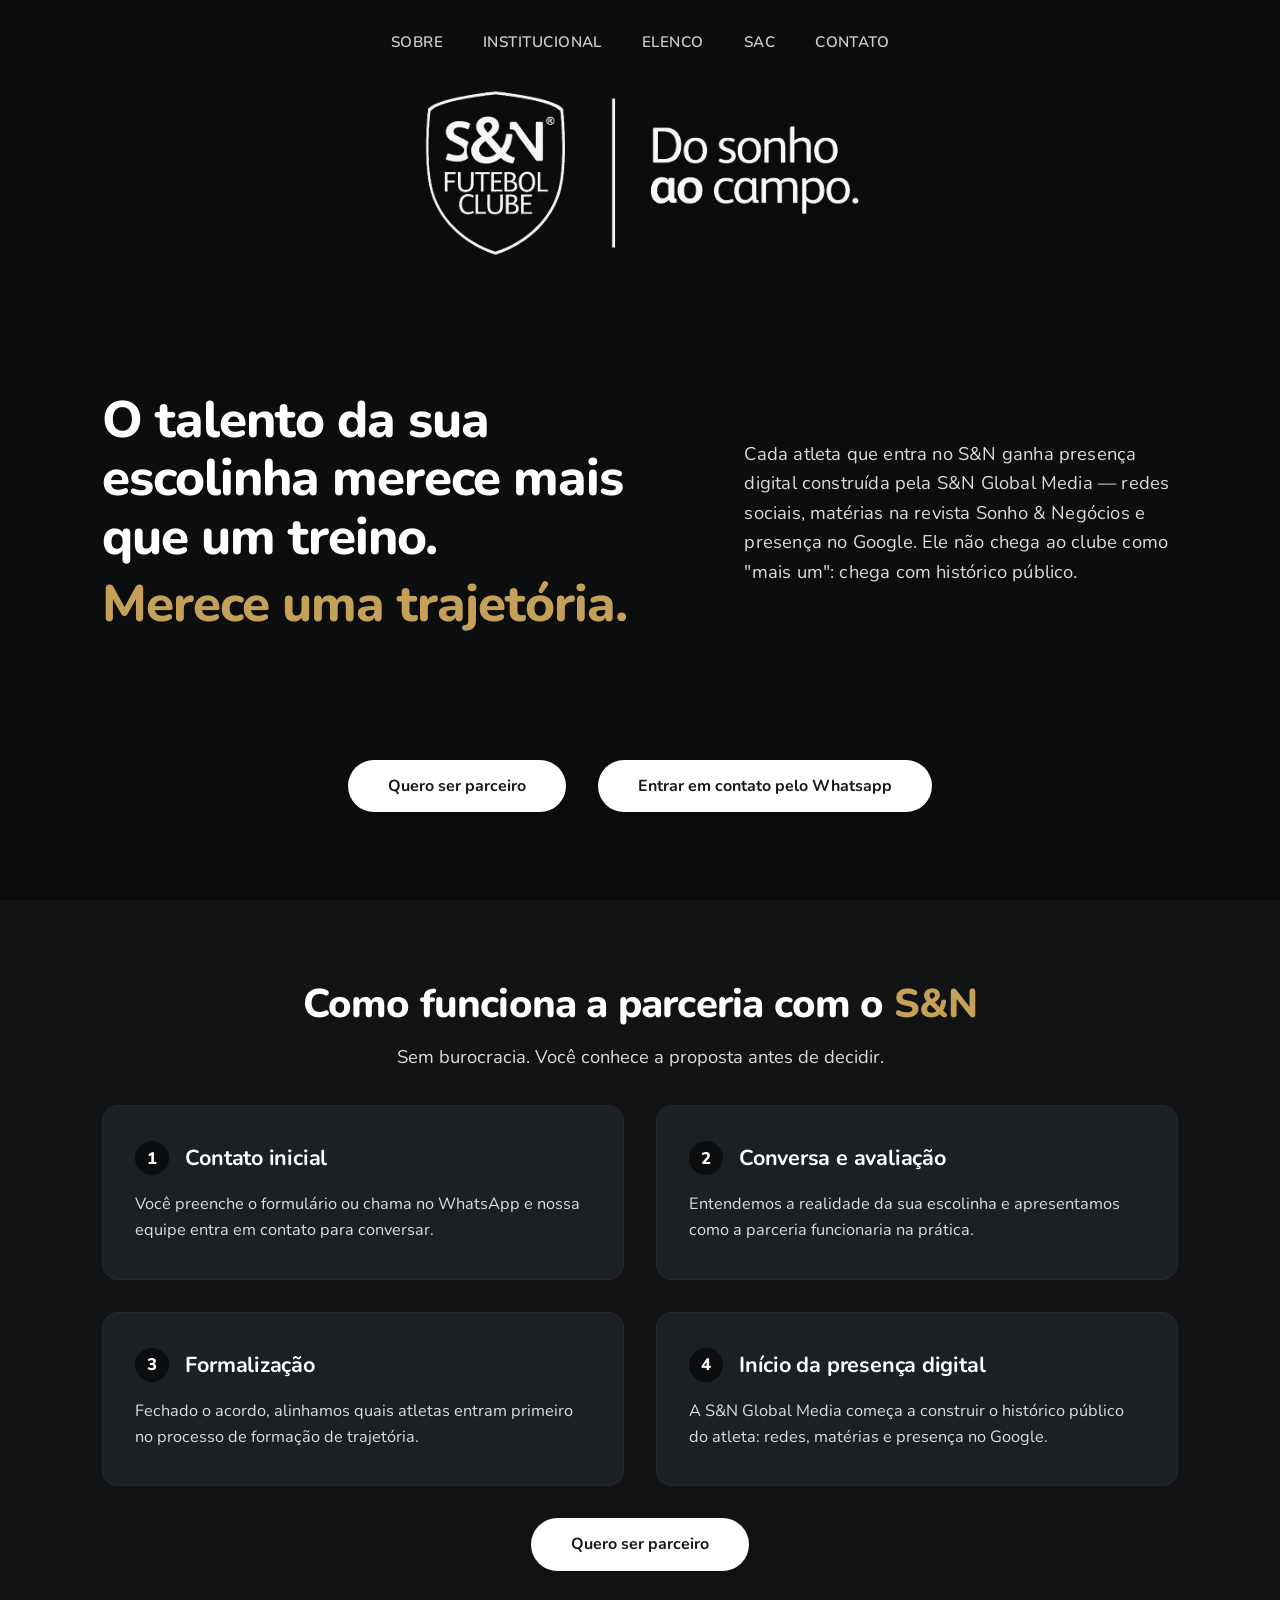
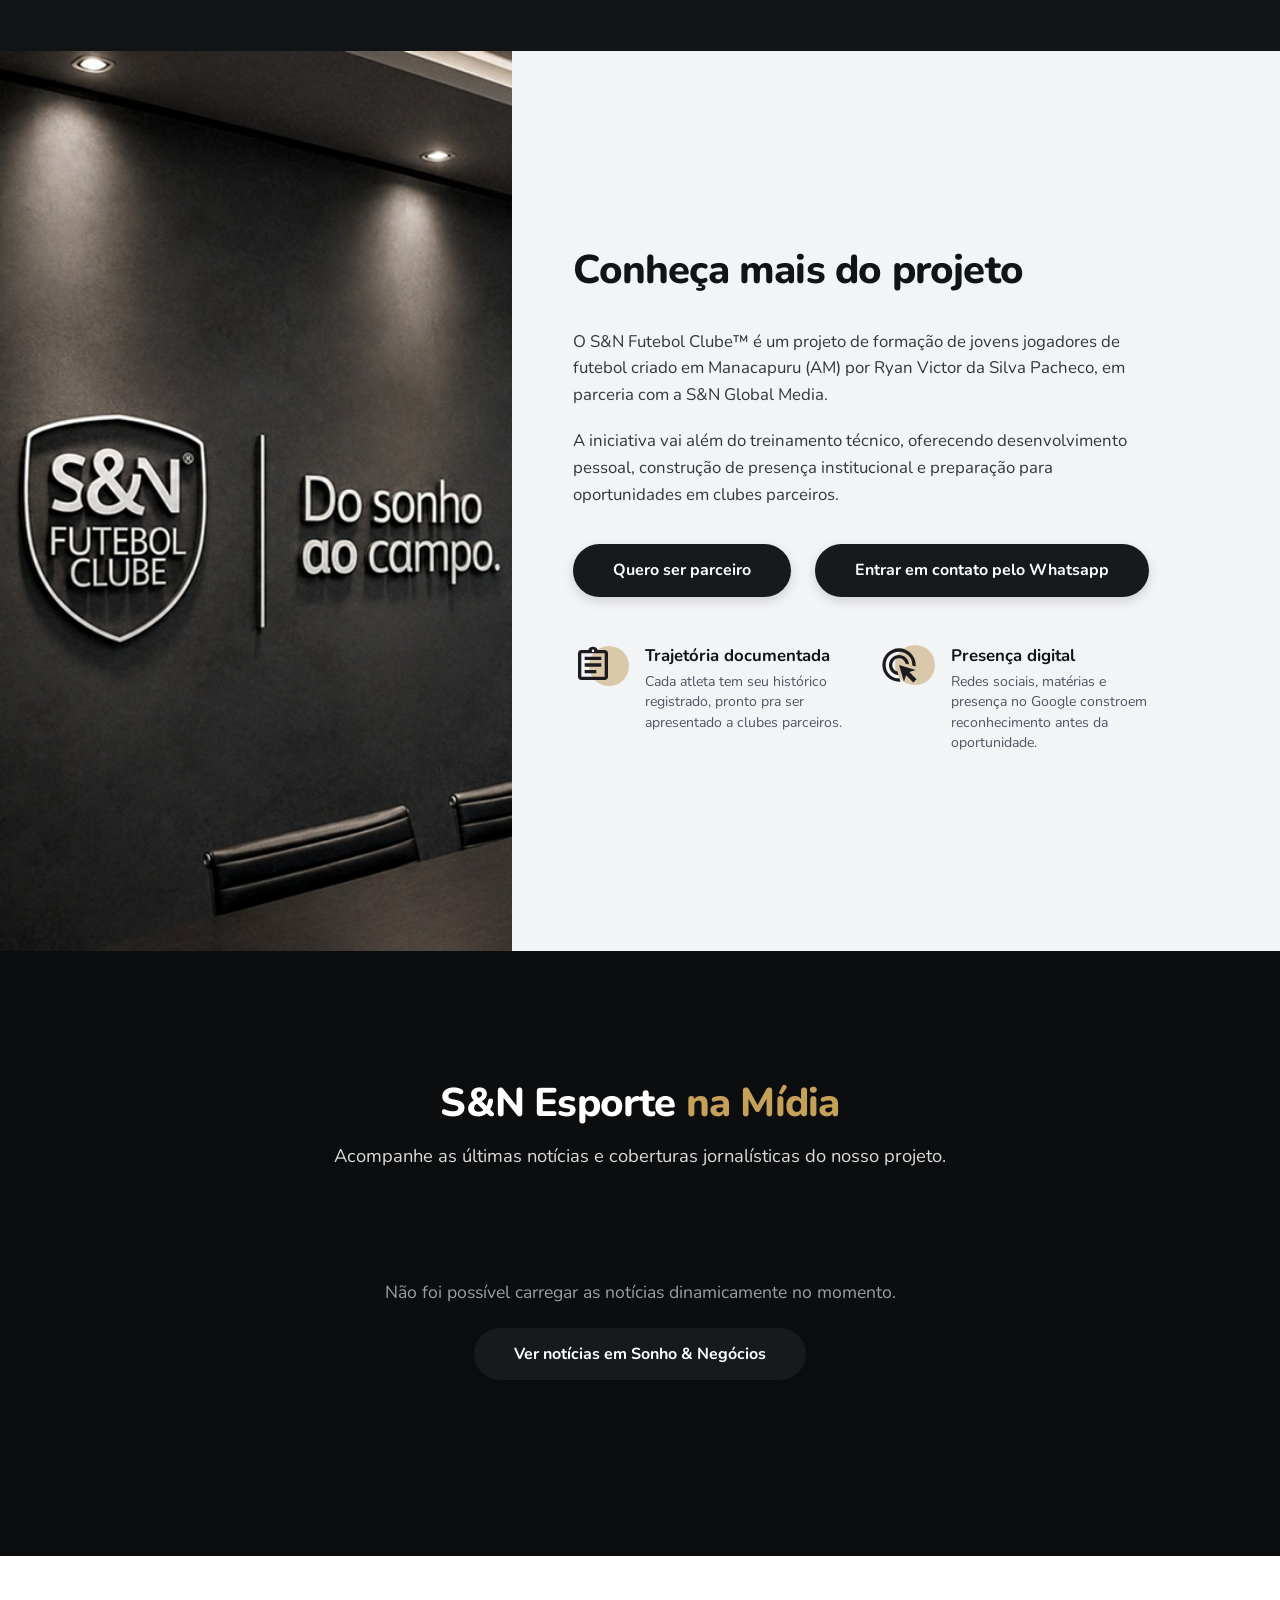
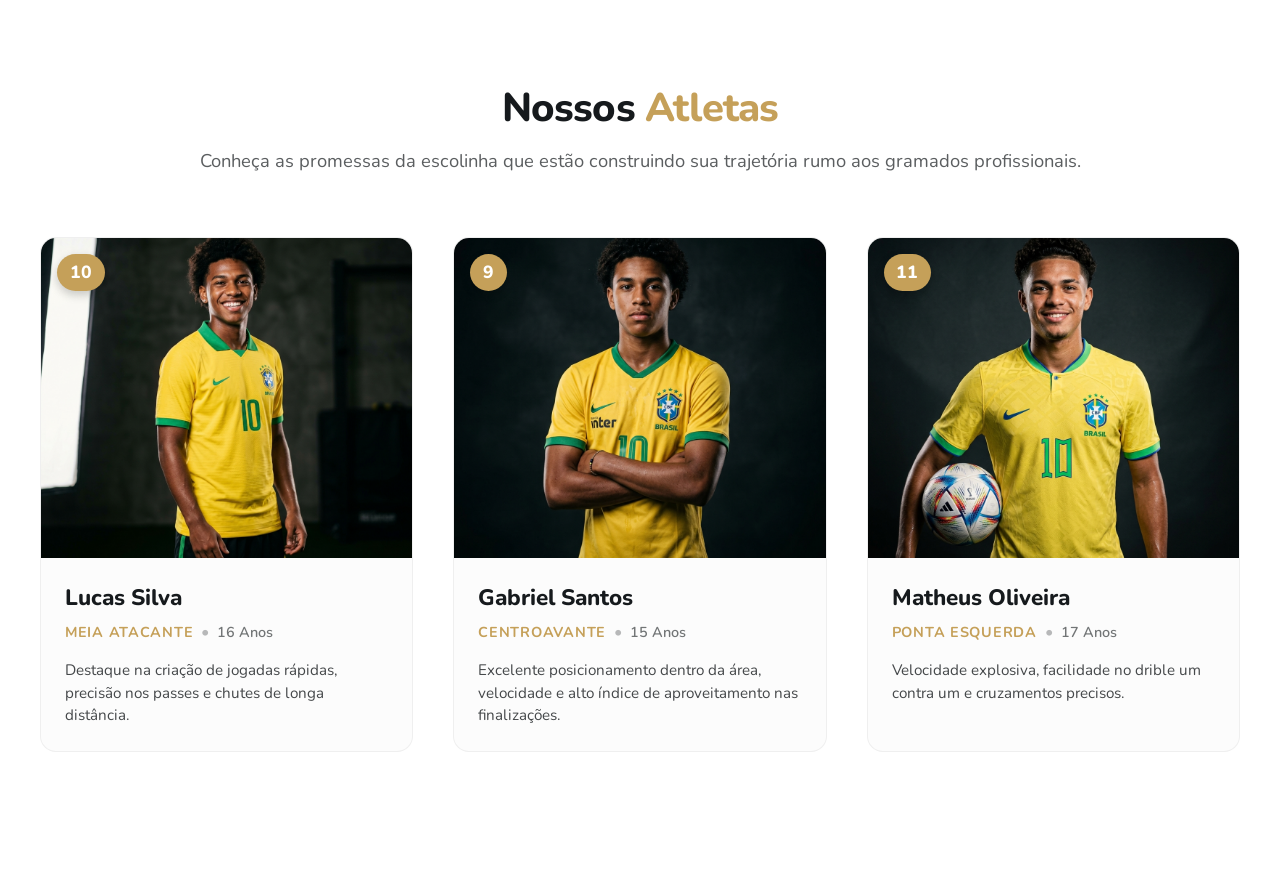
==== commit 1764241b: "Create Elenco (Our Players) section with responsive grids, fade-in scroll triggers, and high-quality" ====
--- a/index.html
+++ b/index.html
@@ -34,6 +34,7 @@
                 <ul class="nav-list">
                     <li><a href="#project-details-section" class="nav-link">Sobre</a></li>
                     <li><a href="#how-it-works-section" class="nav-link">Institucional</a></li>
+                    <li><a href="#players-section" class="nav-link">Elenco</a></li>
                     <li><a href="javascript:void(0)" class="nav-link">SAC</a></li>
                     <li><a href="https://wa.me/5500000000000" class="nav-link">Contato</a></li>
                 </ul>
@@ -255,6 +256,71 @@
         </div>
     </section>
 
+    <!-- 'Nossos Atletas' Section -->
+    <section class="players-section" id="players-section">
+        <div class="players-container">
+            <!-- Header -->
+            <header class="section-header">
+                <h2 class="section-title" style="color: #161a1d;">Nossos <span class="section-title-highlight">Atletas</span></h2>
+                <p class="section-subtitle" style="color: rgba(22, 26, 29, 0.7);">Conheça as promessas da escolinha que estão construindo sua trajetória rumo aos gramados profissionais.</p>
+            </header>
+
+            <!-- Players Grid -->
+            <div class="players-grid">
+                <!-- Player Card 1 -->
+                <div class="player-card">
+                    <div class="player-image-wrapper">
+                        <img src="player_one.jpg" alt="Lucas Silva" class="player-image" loading="lazy">
+                        <div class="player-number">10</div>
+                    </div>
+                    <div class="player-info">
+                        <h3 class="player-name">Lucas Silva</h3>
+                        <div class="player-meta">
+                            <span class="player-position">Meia Atacante</span>
+                            <span class="player-divider">•</span>
+                            <span class="player-age">16 Anos</span>
+                        </div>
+                        <p class="player-desc">Destaque na criação de jogadas rápidas, precisão nos passes e chutes de longa distância.</p>
+                    </div>
+                </div>
+
+                <!-- Player Card 2 -->
+                <div class="player-card">
+                    <div class="player-image-wrapper">
+                        <img src="player_two.jpg" alt="Gabriel Santos" class="player-image" loading="lazy">
+                        <div class="player-number">9</div>
+                    </div>
+                    <div class="player-info">
+                        <h3 class="player-name">Gabriel Santos</h3>
+                        <div class="player-meta">
+                            <span class="player-position">Centroavante</span>
+                            <span class="player-divider">•</span>
+                            <span class="player-age">15 Anos</span>
+                        </div>
+                        <p class="player-desc">Excelente posicionamento dentro da área, velocidade e alto índice de aproveitamento nas finalizações.</p>
+                    </div>
+                </div>
+
+                <!-- Player Card 3 -->
+                <div class="player-card">
+                    <div class="player-image-wrapper">
+                        <img src="player_three.jpg" alt="Matheus Oliveira" class="player-image" loading="lazy">
+                        <div class="player-number">11</div>
+                    </div>
+                    <div class="player-info">
+                        <h3 class="player-name">Matheus Oliveira</h3>
+                        <div class="player-meta">
+                            <span class="player-position">Ponta Esquerda</span>
+                            <span class="player-divider">•</span>
+                            <span class="player-age">17 Anos</span>
+                        </div>
+                        <p class="player-desc">Velocidade explosiva, facilidade no drible um contra um e cruzamentos precisos.</p>
+                    </div>
+                </div>
+            </div>
+        </div>
+    </section>
+
     <script src="script.js"></script>
 </body>
 </html>
--- a/style.css
+++ b/style.css
@@ -1054,4 +1054,140 @@
     }
 }
 
-
+/* ==========================================================================
+   Nossos Atletas - Players Roster Section
+   ========================================================================== */
+
+.players-section {
+    background-color: #ffffff;
+    padding: 8rem 2rem;
+    position: relative;
+    overflow: hidden;
+}
+
+.players-container {
+    max-width: 1200px;
+    margin: 0 auto;
+}
+
+.players-grid {
+    display: grid;
+    grid-template-columns: repeat(auto-fit, minmax(300px, 1fr));
+    gap: 2.5rem;
+    margin-top: 4rem;
+}
+
+/* Player Card Styles */
+.player-card {
+    background-color: #fcfcfc;
+    border: 1px solid rgba(0, 0, 0, 0.05);
+    border-radius: 16px;
+    overflow: hidden;
+    display: flex;
+    flex-direction: column;
+    transition: transform 0.4s cubic-bezier(0.25, 1, 0.5, 1), 
+                box-shadow 0.4s cubic-bezier(0.25, 1, 0.5, 1), 
+                border-color 0.4s ease;
+}
+
+.player-card:hover {
+    transform: translateY(-8px);
+    box-shadow: 0 15px 35px rgba(0, 0, 0, 0.08);
+    border-color: rgba(197, 160, 89, 0.4); /* Gold hover border outline */
+}
+
+.player-image-wrapper {
+    width: 100%;
+    height: 320px;
+    overflow: hidden;
+    position: relative;
+    background-color: #e9ecef;
+}
+
+.player-image {
+    width: 100%;
+    height: 100%;
+    object-fit: cover;
+    transition: transform 0.5s cubic-bezier(0.25, 1, 0.5, 1);
+}
+
+.player-card:hover .player-image {
+    transform: scale(1.03);
+}
+
+.player-number {
+    position: absolute;
+    top: 1rem;
+    left: 1rem;
+    background-color: var(--color-gold);
+    color: #ffffff;
+    font-size: 1.1rem;
+    font-weight: 800;
+    padding: 0.4rem 0.8rem;
+    border-radius: 30px;
+    box-shadow: 0 4px 10px rgba(0, 0, 0, 0.2);
+}
+
+.player-info {
+    padding: 1.5rem;
+    display: flex;
+    flex-direction: column;
+    flex-grow: 1;
+}
+
+.player-name {
+    font-size: 1.4rem;
+    font-weight: 800;
+    color: #161a1d;
+    margin-bottom: 0.5rem;
+}
+
+.player-meta {
+    display: flex;
+    align-items: center;
+    gap: 0.5rem;
+    margin-bottom: 1rem;
+}
+
+.player-position {
+    font-size: 0.9rem;
+    font-weight: 700;
+    color: var(--color-gold);
+    text-transform: uppercase;
+    letter-spacing: 0.05em;
+}
+
+.player-divider {
+    color: rgba(22, 26, 29, 0.3);
+}
+
+.player-age {
+    font-size: 0.9rem;
+    font-weight: 600;
+    color: rgba(22, 26, 29, 0.6);
+}
+
+.player-desc {
+    font-size: 0.95rem;
+    line-height: 1.5;
+    color: rgba(22, 26, 29, 0.8);
+    margin: 0;
+}
+
+/* Mobile Media overrides for players section */
+@media (max-width: 480px) {
+    .players-grid {
+        grid-template-columns: 1fr;
+        gap: 1.5rem;
+    }
+    
+    .players-section {
+        padding: 5rem 1.2rem;
+    }
+
+    .player-image-wrapper {
+        height: 280px;
+    }
+}
+
+
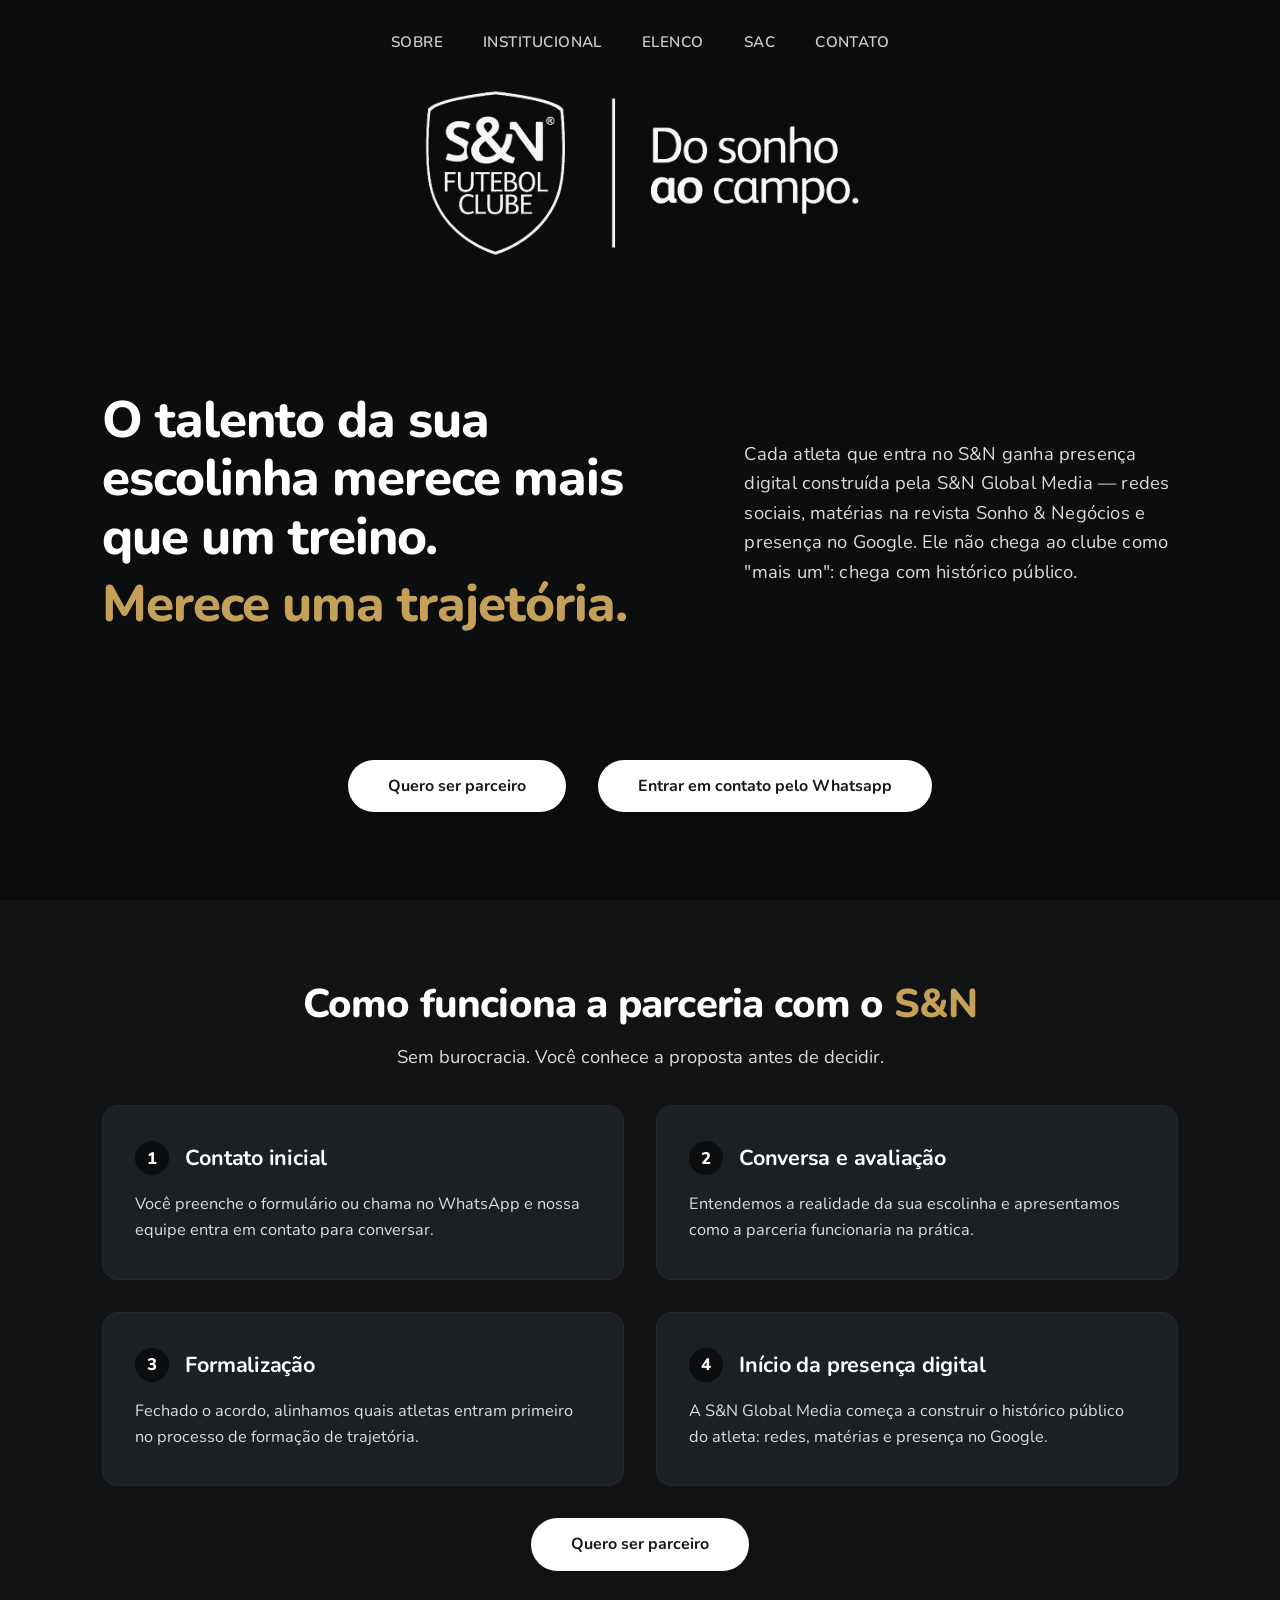
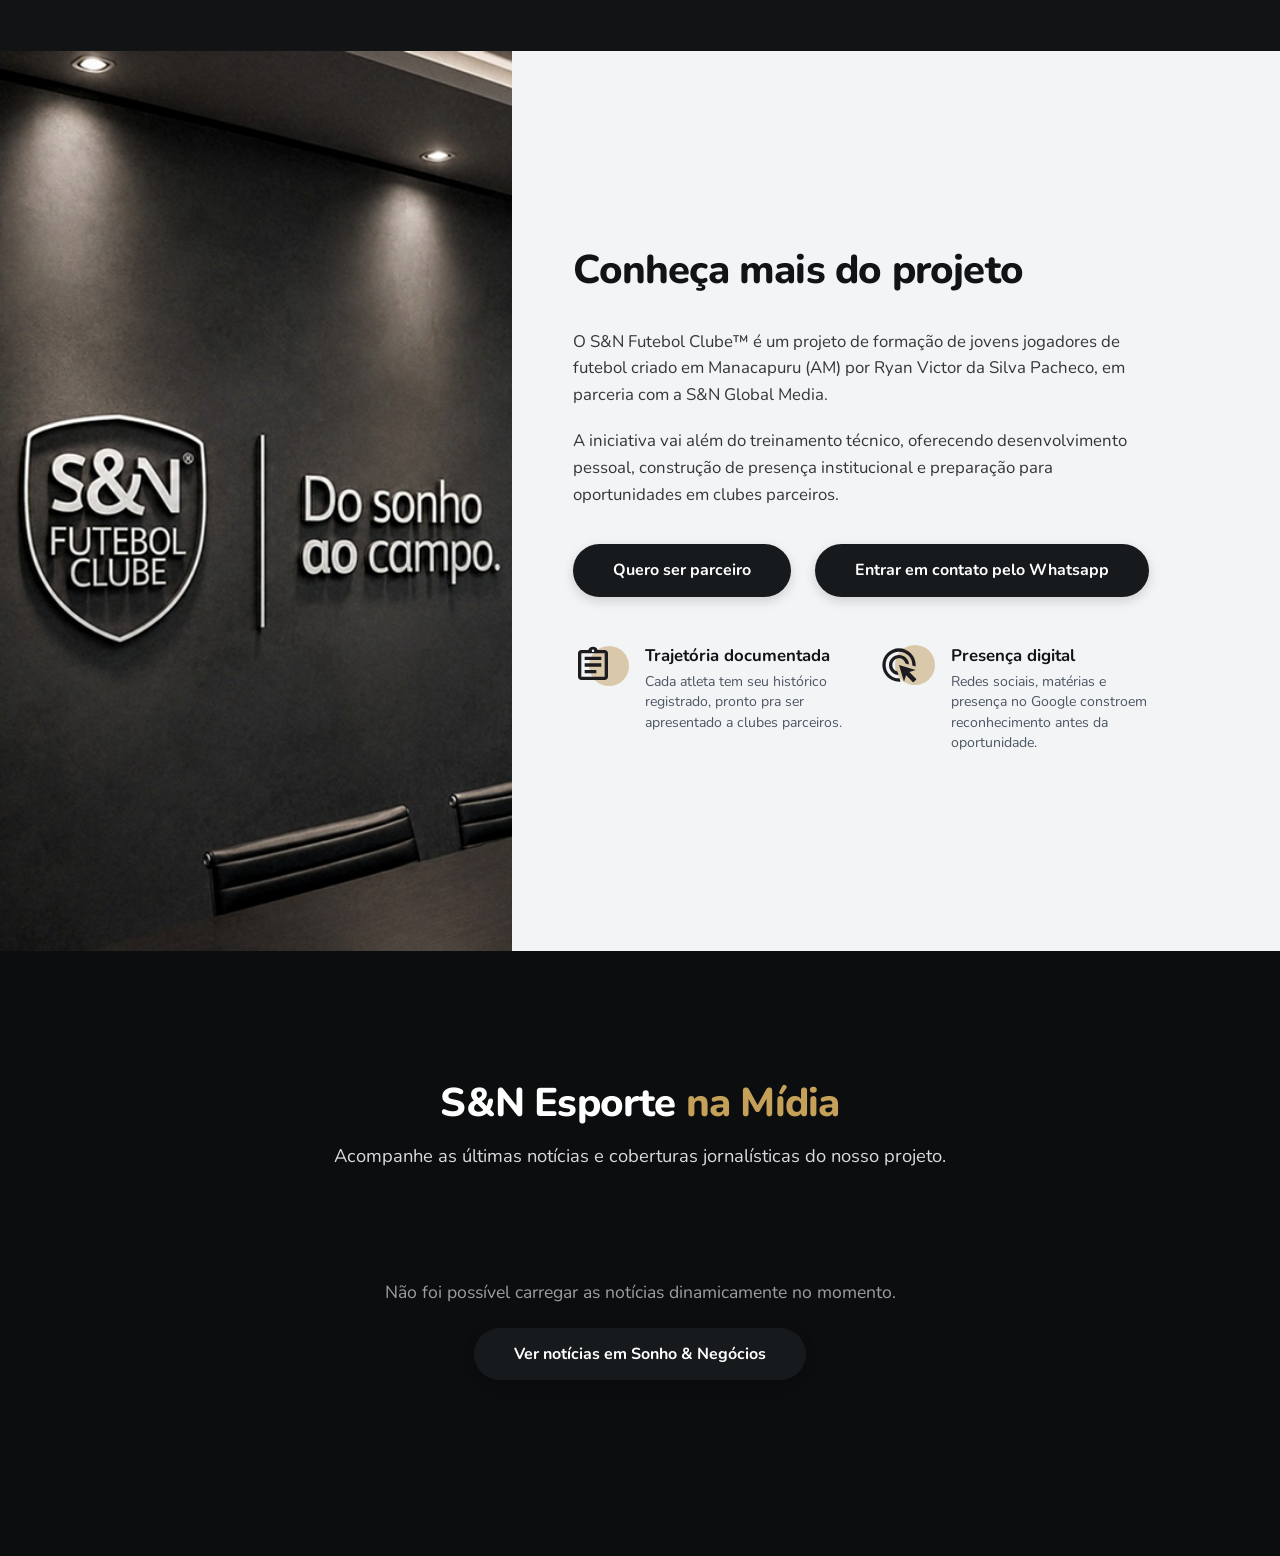
==== commit 01311bf9: "Split players section into a separate page elenco.html, adjust sticky header dynamically, and config" ====
--- a/index.html
+++ b/index.html
@@ -34,7 +34,7 @@
                 <ul class="nav-list">
                     <li><a href="#project-details-section" class="nav-link">Sobre</a></li>
                     <li><a href="#how-it-works-section" class="nav-link">Institucional</a></li>
-                    <li><a href="#players-section" class="nav-link">Elenco</a></li>
+                    <li><a href="elenco.html" class="nav-link">Elenco</a></li>
                     <li><a href="javascript:void(0)" class="nav-link">SAC</a></li>
                     <li><a href="https://wa.me/5500000000000" class="nav-link">Contato</a></li>
                 </ul>
@@ -256,70 +256,6 @@
         </div>
     </section>
 
-    <!-- 'Nossos Atletas' Section -->
-    <section class="players-section" id="players-section">
-        <div class="players-container">
-            <!-- Header -->
-            <header class="section-header">
-                <h2 class="section-title" style="color: #161a1d;">Nossos <span class="section-title-highlight">Atletas</span></h2>
-                <p class="section-subtitle" style="color: rgba(22, 26, 29, 0.7);">Conheça as promessas da escolinha que estão construindo sua trajetória rumo aos gramados profissionais.</p>
-            </header>
-
-            <!-- Players Grid -->
-            <div class="players-grid">
-                <!-- Player Card 1 -->
-                <div class="player-card">
-                    <div class="player-image-wrapper">
-                        <img src="player_one.jpg" alt="Lucas Silva" class="player-image" loading="lazy">
-                        <div class="player-number">10</div>
-                    </div>
-                    <div class="player-info">
-                        <h3 class="player-name">Lucas Silva</h3>
-                        <div class="player-meta">
-                            <span class="player-position">Meia Atacante</span>
-                            <span class="player-divider">•</span>
-                            <span class="player-age">16 Anos</span>
-                        </div>
-                        <p class="player-desc">Destaque na criação de jogadas rápidas, precisão nos passes e chutes de longa distância.</p>
-                    </div>
-                </div>
-
-                <!-- Player Card 2 -->
-                <div class="player-card">
-                    <div class="player-image-wrapper">
-                        <img src="player_two.jpg" alt="Gabriel Santos" class="player-image" loading="lazy">
-                        <div class="player-number">9</div>
-                    </div>
-                    <div class="player-info">
-                        <h3 class="player-name">Gabriel Santos</h3>
-                        <div class="player-meta">
-                            <span class="player-position">Centroavante</span>
-                            <span class="player-divider">•</span>
-                            <span class="player-age">15 Anos</span>
-                        </div>
-                        <p class="player-desc">Excelente posicionamento dentro da área, velocidade e alto índice de aproveitamento nas finalizações.</p>
-                    </div>
-                </div>
-
-                <!-- Player Card 3 -->
-                <div class="player-card">
-                    <div class="player-image-wrapper">
-                        <img src="player_three.jpg" alt="Matheus Oliveira" class="player-image" loading="lazy">
-                        <div class="player-number">11</div>
-                    </div>
-                    <div class="player-info">
-                        <h3 class="player-name">Matheus Oliveira</h3>
-                        <div class="player-meta">
-                            <span class="player-position">Ponta Esquerda</span>
-                            <span class="player-divider">•</span>
-                            <span class="player-age">17 Anos</span>
-                        </div>
-                        <p class="player-desc">Velocidade explosiva, facilidade no drible um contra um e cruzamentos precisos.</p>
-                    </div>
-                </div>
-            </div>
-        </div>
-    </section>
 
     <script src="script.js"></script>
 </body>
--- a/style.css
+++ b/style.css
@@ -29,6 +29,17 @@
     -webkit-font-smoothing: antialiased;
     -moz-osx-font-smoothing: grayscale;
     scroll-behavior: smooth;
+}
+
+body.no-hero {
+    padding-top: 80px;
+    background-color: #ffffff;
+}
+
+@media (max-width: 768px) {
+    body.no-hero {
+        padding-top: 65px;
+    }
 }
 
 /* Hero Section Container */
